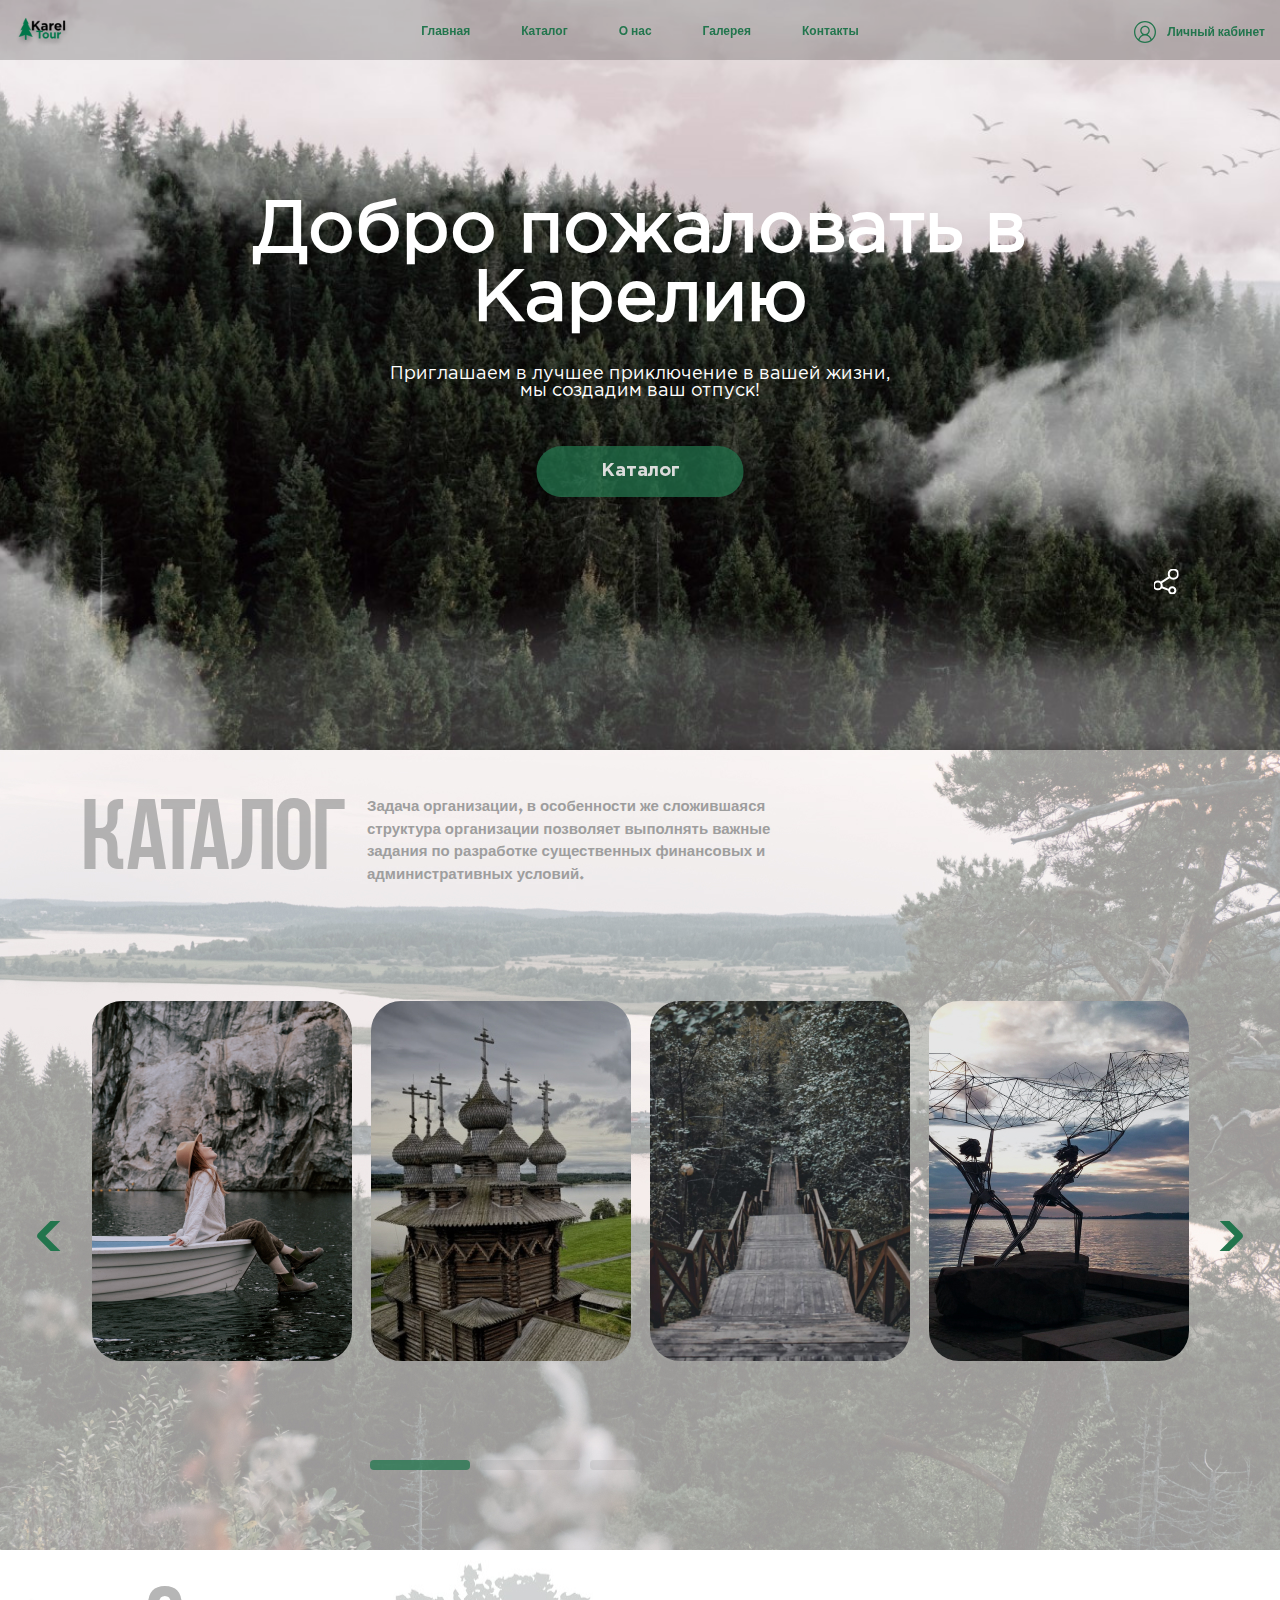
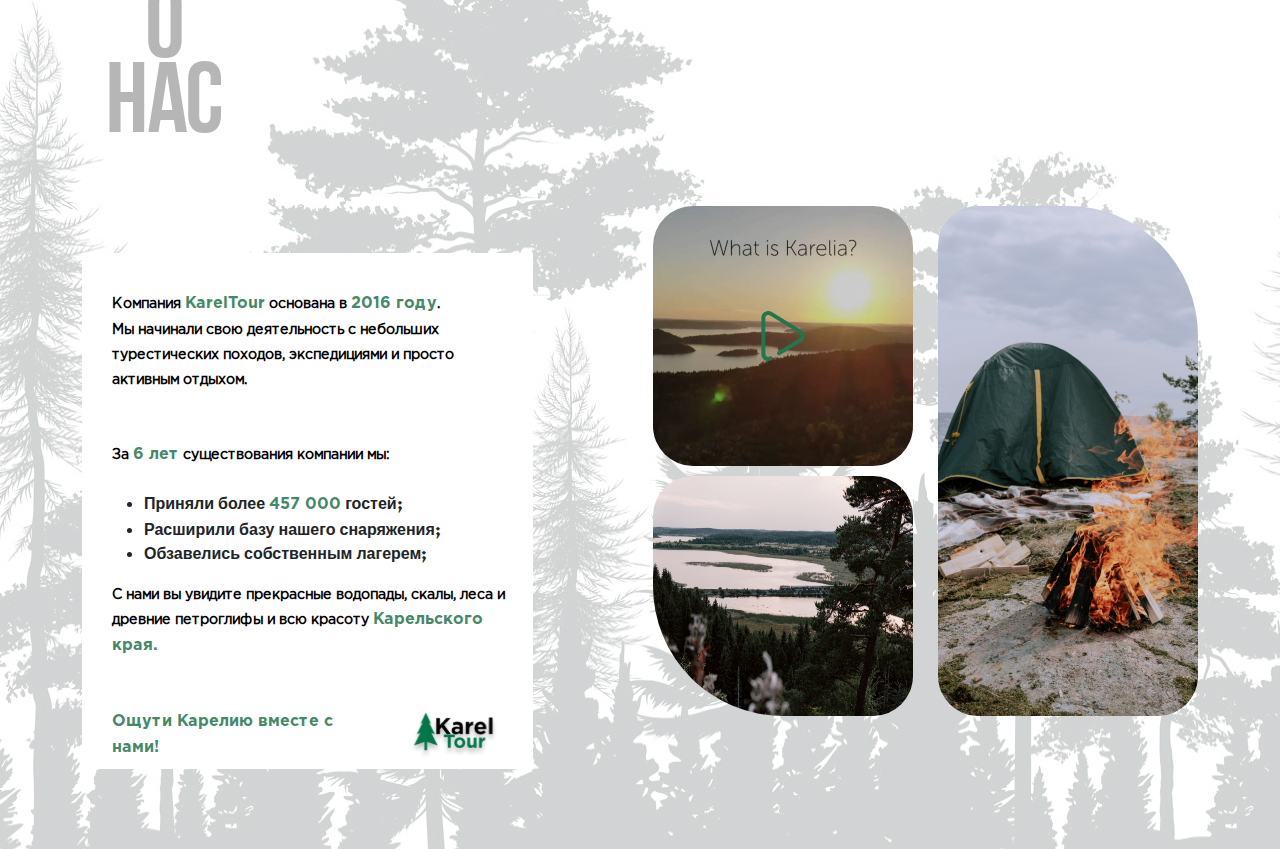
==== src/index.html @ 1a366e35 "Dip" ====
<!DOCTYPE html>
<html lang="en">

<head>
	<meta charset="UTF-8">
	<meta name="viewport" content="width=device-width, initial-scale=1.0">
	<title>Добро пожаловать в Калерию</title>
	<link rel="stylesheet" href="css/bootstrap.css">
	<link rel="stylesheet" href="css/style.css">
	<link rel="stylesheet" href="css/sliderSet.css">
	<link rel="stylesheet" href="css/magnific-popup.css">
</head>

<body>
	<!-- Главная -->
	<main class="main">
		<div class="container">
			<header class="header scroll">
				<div class="row align-items-center">

					<div class="col-xl-1 col-lg-2 col-md-2 col-sm-2 ">
						<div class="logo">
							<img src="img/Header/Logo 1.svg" alt="KarelTour">
						</div>
					</div>


					<div class="col-xl-6 offset-xl-2 col-lg-6 offset-lg-1 col-md-8 col-sm-7 ">
						<div class="menu">
							<a class="menu-main" href="">Главная</a>
							<a class="menu-katalog" href="">Каталог</a>
							<a class="menu-about" href="">О нас</a>
							<a class="menu-galery" href="">Галерея</a>
							<a class="menu-contact" href="">Контакты</a>
						</div>
					</div>


					<div class="col-xl-2 offset-xl-1 col-lg-3 col-md-2 col-sm-3 ">
						<button class="header-btn">
							<img class="icon-header-btn" src="img/Header/user 1.svg" alt="Личный кабинет">
							<p class="name-header-btn">Личный кабинет</p>
						</button>
					</div>
				</div>
			</header>


			<div class="main-content">
				<div class="row ">
					<div class="col-md-10 offset-md-1 ">
						<div class="main-title">
							<h1>Добро пожаловать в Карелию</h1>
							<p class="main-subtitle">Приглашаем в лучшее приключение в вашей жизни,<br> мы создадим ваш отпуск!
							</p>
							<button class="main-btn">
								Каталог
							</button>
						</div>
					</div>
				</div>
			</div>

			<!-- Соц сети -->
			<div class="main-links">
				<div class="box">
					<input type="checkbox" name="" id="checkbox">
					<div class="messengers">
						<a href="#">
							<div class="menuItems">
								<i class="messengers-vk">
									<img src="img/SocialSites/mainLogoVk.svg" alt="">
								</i>
							</div>
						</a>
						<a href="#">
							<div class="menuItems">
								<i class="messengers-telegram">
									<img src="img/SocialSites/mainLogoTelegram.svg" alt="">
								</i>

							</div>
						</a>
						<a href="#">
							<div class="menuItems">
								<i class="messengers-inst">
									<img src="img/SocialSites/mainLogoInst.svg" alt="">
								</i>
							</div>
						</a>
					</div>
				</div>
			</div>
		</div>

	</main>
	<!-- Каталог блок -->
	<section class="katalog-block">
		<div class="container">
			<div class="katalog-header">
				<div class="row align-items-center">
					<div class="col-lg-3">
						<h1 class="katalog-title">Каталог</h1>
					</div>
					<div class="col-lg-5">
						<p class="katalog-subtitle">Задача организации, в особенности же сложившаяся структура организации
							позволяет выполнять важные задания по разработке существенных финансовых и административных
							условий. </p>
					</div>
				</div>
			</div>
			<div class="katalog">

				<div class="katalog-slider">
					<div class="katalog-img">
						<figure>
							<img src="img/Katalog/Ruskeala.jpg" alt="">
							<figcaption>Горный парк "Рускеала"</figcaption>
						</figure>
					</div>
					<button class="katalog-link" href="">
						<p class="katalog-link name link-1">"Узнать больше"</p>
					</button>
				</div>

				<div class="katalog-slider">
					<div class="katalog-img">
						<figure>
							<img src="img/Katalog/Kijhi.jpg" alt="">
							<figcaption>Остров "Кижи"</figcaption>
						</figure>
					</div>
					<button class="katalog-link" href="">
						<p class="katalog-link name link-2">"Узнать больше"</p>
					</button>
				</div>

				<div class="katalog-slider">
					<div class="katalog-img">
						<figure>
							<img src="img/Katalog/kivach.jpg" alt="">
							<figcaption>Водопад "Кивач"</figcaption>
					</div>
					</figure>
					<button class="katalog-link" href="">
						<p class="katalog-link name link-3">"Узнать больше"</p>
					</button>
				</div>


				<div class="katalog-slider">
					<div class="katalog-img">
						<figure>
							<img src="img/Katalog/nabPtz.jpg" alt="">
							<figcaption>Набережная г.Петрозаводск</figcaption>
						</figure>
					</div>
					<button class="katalog-link" href="">
						<p class="katalog-link name link-4">"Узнать больше"</p>
					</button>
				</div>


				<div class="katalog-slider">
					<div class="katalog-img">
						<figure>
							<img src="img/Katalog/whiteB.jpg" alt="">
							<figcaption>Водопад "Белые мосты</figcaption>
						</figure>
					</div>
					<button class="katalog-link" href="">
						<p class="katalog-link name link-5">"Узнать больше"</p>
					</button>
				</div>

			</div>
	</section>




	<!-- О нас -->
	<section class="about">
		<div class="container">

			<div class="about-header">
				<div class="row align-items-center">
					<div class="col-lg-2 ofset-lg-10">
						<h1 class="about-title">О нас</h1>
					</div>
				</div>
			</div>

			<div class="row align-items-center">
				<div class="col-lg-5">
					<div class="about-block">
						<p class="about-txt">Компания <span>KarelTour</span> основана в <span>2016 году</span>. <br>Мы
							начинали свою деятельность с небольших турестических походов, экспедициями и просто активным
							отдыхом. <br><br><br>За <span>6 лет</span> существования компании мы:</p>
						<br><br>
						<ul class="about-list">
							<li>Приняли более <span>457 000</span> гостей;</li>
							<li>Расширили базу нашего снаряжения;</li>
							<li>Обзавелись собственным лагерем;</li>
						</ul>
						<p class="about-txt">С нами вы увидите прекрасные водопады, скалы, леса и древние петроглифы и всю
							красоту <span>Карельского края.</span><br><br><br></p>
						<div class="row">
							<div class="col-lg-7">
								<p class="about-txt"><span>Ощути Карелию вместе с нами!</span></p>
							</div>
							<div class="col-lg-5">
								<div class="about-logo">
									<img src="img/Header/Logo 1.svg" alt="">
								</div>
							</div>
						</div>
					</div>
				</div>
				<div class="offset-lg-1 col-xl-6 col-lg-6 col-xl-md">
					<div class="img-block">
						<div class="row">
							<div class="col-lg-6">
								<div class="first-block">
									<div class="video-img">
										<img class="video-poster" src="img/VidoPost/first.jpg" alt="">

										<button class="play" href="">
											<img class="play-img" src="img/VidoPost/play 1.svg" alt="">
										</button>
									</div>
								</div>
								<div class="second-block">
									<img class="second-poster" src="img/VidoPost/second.jpg" alt="">
								</div>
							</div>

							<div class="col-xl-6 col-lg-6 col-md-6">
								<div class="third-block">
									<img class="third-poster" src="img/VidoPost/third.jpg" alt="">
                           
								</div>
							</div>
						</div>
					</div>
				</div>
			</div>
		</div>
	</section>






	<!-- 						<video class="first-video">
										<source src="img/Video/first.webm" type="video/webm">
										<source src="img/Video/first.mp4" type="video/mp4">
									</video>
 -->
	<!-- Модальные окна -->
	<!-- Узнать больше -->
	<div class="popup popup-1">
		<div class="popup-dialog">
			<button class="popup-close close-1">&#10006;</button>
			<div class="row">
				<div class="col-xl-5 col-lg-6 ofset-md-2 col-md-8 ofset-md-2 col-sm-12 ">
					<div class="popup-content">
						<img src="img/Katalog/Ruskeala.jpg" alt="">
					</div>
				</div>
				<div class="col-xl-7 col-lg-6 col-md-12 col-sm-12 ">
					<div class="popup-header">
						<h4>Горный Парк "Рускеала"</h4>
						<p>Lorem ipsum dolor, sit amet consectetur adipisicing elit. Magnam nemo rerum laudantium maiores sit,
							itaque, quibusdam mollitia corrupti doloribus sunt magni eum necessitatibus reprehenderit aperiam
							dolor velit porro laborum dolorum.</p>
						<button class="popup-btn">
							Забронировать
						</button>
					</div>
				</div>
			</div>
		</div>
	</div>

	<div class="popup popup-2">
		<div class="popup-dialog">
			<button class="popup-close close-2">&#10006;</button>
			<div class="row">
				<div class="col-xl-5 col-lg-6 ofset-md-2 col-md-8 ofset-md-2 col-sm-12 ">
					<div class="popup-content">
						<img src="img/Katalog/Kijhi.jpg" alt="">
					</div>
				</div>
				<div class="col-xl-7 col-lg-6 col-md-12 col-sm-12 ">
					<div class="popup-header">
						<h4>Остров "Кижи"</h4>
						<p>Lorem ipsum dolor, sit amet consectetur adipisicing elit. Magnam nemo rerum laudantium maiores sit,
							itaque, quibusdam mollitia corrupti doloribus sunt magni eum necessitatibus reprehenderit aperiam
							dolor velit porro laborum dolorum.</p>
						<button class="popup-btn">
							Забронировать
						</button>
					</div>
				</div>
			</div>
		</div>
	</div>

	<div class="popup popup-3">
		<div class="popup-dialog">
			<button class="popup-close close-3">&#10006;</button>
			<div class="row">
				<div class="col-xl-5 col-lg-6 ofset-md-2 col-md-8 ofset-md-2 col-sm-12 ">
					<div class="popup-content">
						<img src="img/Katalog/kivach.jpg" alt="">
					</div>
				</div>
				<div class="col-xl-7 col-lg-6 col-md-12 col-sm-12">
					<div class="popup-header">
						<h4>Водопад "Кивач"</h4>
						<p>Lorem ipsum dolor, sit amet consectetur adipisicing elit. Magnam nemo rerum laudantium maiores sit,
							itaque, quibusdam mollitia corrupti doloribus sunt magni eum necessitatibus reprehenderit aperiam
							dolor velit porro laborum dolorum.</p>
						<button class="popup-btn">
							Забронировать
						</button>
					</div>
				</div>
			</div>
		</div>
	</div>

	<div class="popup popup-4">
		<div class="popup-dialog">
			<button class="popup-close close-4">&#10006;</button>
			<div class="row">
				<div class="col-xl-5 col-lg-6 ofset-md-2 col-md-8 ofset-md-2 col-sm-12 ">
					<div class="popup-content">
						<button class="popup-close"></button>
						<img src="img/Katalog/nabPtz.jpg" alt="">
					</div>
				</div>
				<div class="col-xl-7 col-lg-6 col-md-12 col-sm-12  ">
					<div class="popup-header">
						<h4>Набережная г.Петрозаводск</h4>
						<p>Lorem ipsum dolor, sit amet consectetur adipisicing elit. Magnam nemo rerum laudantium maiores sit,
							itaque, quibusdam mollitia corrupti doloribus sunt magni eum necessitatibus reprehenderit aperiam
							dolor velit porro laborum dolorum.</p>
						<button class="popup-btn">
							Забронировать
						</button>
					</div>
				</div>
			</div>
		</div>
	</div>

	<div class="popup popup-5">
		<div class="popup-dialog">
			<button class="popup-close close-5">&#10006;</button>
			<div class="row">
				<div class="col-xl-5 col-lg-6 ofset-md-2 col-md-8 ofset-md-2 col-sm-12 ">
					<div class="popup-content">
						<button class="popup-close"></button>
						<img src="img/Katalog/whiteB.jpg" alt="">
					</div>
				</div>
				<div class="col-xl-7 col-lg-6 col-md-12 col-sm-12 ">
					<div class="popup-header">
						<h4>Водопад "Белые мосты"</h4>
						<p>Lorem ipsum dolor, sit amet consectetur adipisicing elit. Magnam nemo rerum laudantium maiores sit,
							itaque, quibusdam mollitia corrupti doloribus sunt magni eum necessitatibus reprehenderit aperiam
							dolor velit porro laborum dolorum.</p>
						<button class="popup-btn">
							Забронировать
						</button>
					</div>
				</div>
			</div>
		</div>
	</div>

	<div class="popup popup-6">
		<div class="popup-dialog">
			<button class="popup-close close-6">&#10006;</button>
			<div class="row">
				<div class="col-xl-5 col-lg-6 ofset-md-2 col-md-8 ofset-md-2 col-sm-12 ">
					<div class="popup-content">
						<img src="img/Katalog/Girvas.jpg" alt="">
					</div>
				</div>
				<div class="col-xl-7 col-lg-6 col-md-12 col-sm-12 ">
					<div class="popup-header">
						<h4>Вулкан "Гирвас"</h4>
						<p>Lorem ipsum dolor, sit amet consectetur adipisicing elit. Magnam nemo rerum laudantium maiores sit,
							itaque, quibusdam mollitia corrupti doloribus sunt magni eum necessitatibus reprehenderit aperiam
							dolor velit porro laborum dolorum.</p>
						<button class="popup-btn">
							Забронировать
						</button>
					</div>
				</div>
			</div>
		</div>
	</div>

	<script src="https://code.jquery.com/jquery-2.2.4.min.js"></script>

	<!-- Cтили слайдер -->
	<link rel="stylesheet" href="slick/slick.css">
	<link rel="stylesheet" href="slick/slick-theme.css">

	<!-- Библиотека -->
	<script src="slick/slick.min.js"></script>
	<!--Всплывающие окна  -->
	<script>
		$(document).ready(function () {

			$('.link-1').on('click', function (event) {
				event.preventDefault();
				$('.popup-1').fadeIn(700);
			});
			$('.close-1').on('click', function (event) {
				event.preventDefault();
				$('.popup-1').fadeOut(500);
			});
			/*Второе*/
			$('.link-2').on('click', function (event) {
				event.preventDefault();
				$('.popup-2').fadeIn(700);
			});
			$('.close-2').on('click', function (event) {
				event.preventDefault();
				$('.popup-2').fadeOut(500);
			});
			/*Третье*/
			$('.link-3').on('click', function (event) {
				event.preventDefault();
				$('.popup-3').fadeIn(700);
			});
			$('.close-3').on('click', function (event) {
				event.preventDefault();
				$('.popup-3').fadeOut(500);
			});
			/*четвертое*/
			$('.link-4').on('click', function (event) {
				event.preventDefault();
				$('.popup-4').fadeIn(700);
			});
			$('.close-4').on('click', function (event) {
				event.preventDefault();
				$('.popup-4').fadeOut(500);
			});
			/*Пятое*/
			$('.link-5').on('click', function (event) {
				event.preventDefault();
				$('.popup-5').fadeIn(700);
			});
			$('.close-5').on('click', function (event) {
				event.preventDefault();
				$('.popup-5').fadeOut(500);
			});
			/*Шестое*/
			$('.link-6').on('click', function (event) {
				event.preventDefault();
				$('.popup-6').fadeIn(700);
			});
			$('.close-6').on('click', function (event) {
				event.preventDefault();
				$('.popup-6').fadeOut(500);
			});
			/*Седьмое*/

		});
	</script>

	<!-- MagnificPopup -->
	<script src="magnific-popup/jquery.magnific-popup.js"></script>
	<!-- Cлайдер -->
	<script>
		$(document).ready(function () {
			/*Первое всплавающее окно*/

			$('.katalog').slick({
				prevArrow: '<button class="prev"></button>',
				nextArrow: '<button class="next"></button>',
				dots: true,
				autoplay: false,
				autoplaySpeed: 4000,
				speed: 700,
				pauseOnHover: true,
				pauseOnDots: true,
				adaptiveHeight: true,
				useTransform: true,
				infinite: true,
				slidesToShow: 4,
				slidesToScroll: 1,
				responsive: [
					{
						breakpoint: 1200,
						settings: {
							slidesToShow: 3,
							slidesToScroll: 1
						}
					},
					{
						breakpoint: 991,
						settings: {
							slidesToShow: 2,
							slidesToScroll: 2
						}
					},
					{
						breakpoint: 768,
						settings: {
							slidesToShow: 1,
							slidesToScroll: 1
						}
					}
					// You can unslick at a given breakpoint now by adding:
					// settings: "unslick"
					// instead of a settings object
				]

			});
		});
	</script>

</body>

</html>
---- src/css/style.css ----
/*сolors*/
@font-face {
  font-family: 'ofont_ru_AABebasNeue';
  src: url('../fonts/ofont_ru_AABebasNeue.eot');
  src: url('../fonts/ofont_ru_AABebasNeue.eot') format('embedded-opentype'), url('../fonts/ofont_ru_AABebasNeue.woff2') format('woff2'), url('../fonts/ofont_ru_AABebasNeue.woff') format('woff'), url('../fonts/ofont_ru_AABebasNeue.ttf') format('truetype'), url('../fonts/ofont_ru_AABebasNeue.svg#ofont_ru_AABebasNeue') format('svg');
}
@font-face {
  font-family: 'GothamProBold';
  src: url('../fonts/GothamProBold.eot');
  src: url('../fonts/GothamProBold.eot') format('embedded-opentype'), url('../fonts/GothamProBold.woff2') format('woff2'), url('../fonts/GothamProBold.woff') format('woff'), url('../fonts/GothamProBold.ttf') format('truetype'), url('../fonts/GothamProBold.svg#GothamProBold') format('svg');
}
@font-face {
  font-family: 'GothamPro';
  src: url('../fonts/GothamPro.eot');
  src: url('../fonts/GothamPro.eot') format('embedded-opentype'), url('../fonts/GothamPro.woff2') format('woff2'), url('../fonts/GothamPro.woff') format('woff'), url('../fonts/GothamPro.ttf') format('truetype'), url('../fonts/GothamPro.svg#GothamPro') format('svg');
}
@font-face {
  font-family: 'RowdiesBold';
  src: url('../fonts/RowdiesBold.eot');
  src: url('../fonts/RowdiesBold.eot') format('embedded-opentype'), url('../fonts/RowdiesBold.woff2') format('woff2'), url('../fonts/RowdiesBold.woff') format('woff'), url('../fonts/RowdiesBold.ttf') format('truetype'), url('../fonts/RowdiesBold.svg#RowdiesBold') format('svg');
}
.main {
  background: #ffffff url(../img/background/main.bg.jpg) center center no-repeat;
  height: 750px;
  width: 100%;
  background-size: cover;
  display: -webkit-inline-box;
  display: -ms-inline-flexbox;
  display: inline-flex;
  /*Подзаголовок*/
  /*Мейнкнопка*/
}
.main-content {
  margin-top: 196px;
  /*Главный заголовок*/
}
.main-content h1 {
  font-family: 'GothamPro', sans-serif;
  font-weight: bold;
  font-size: 72px;
  line-height: 69px;
  text-align: center;
  color: #ffffff;
}
.main-subtitle {
  font-family: 'GothamPro', sans-serif;
  display: block;
  margin-top: 32px;
  font-size: 18px;
  line-height: 17px;
  text-align: center;
  color: #ffffff;
}
.main-btn {
  display: inline-block;
  color: #ffffff;
  font-family: 'GothamProBold', sans-serif;
  font-size: 18px;
  line-height: 17,23px;
  text-align: center;
  position: relative;
  left: 50%;
  -webkit-transform: translate(-50%, 0);
          transform: translate(-50%, 0);
  margin-top: 30px;
  padding: 12px 64px;
  opacity: 85%;
  border-radius: 25px;
  background: rgba(34, 117, 77, 0.85);
  border: none;
  -webkit-box-shadow: 0px 4px 4px 0px rgba(0, 0, 0, 0.25);
          box-shadow: 0px 4px 4px 0px rgba(0, 0, 0, 0.25);
}
.main-btn:hover {
  -webkit-box-shadow: 0px 0px 7px 6px rgba(34, 117, 77, 0.85);
          box-shadow: 0px 0px 7px 6px rgba(34, 117, 77, 0.85);
}
.main-btn:active {
  background: rgba(34, 117, 77, 0.6);
  color: #cacaca;
}
/*Тело*/
body {
  font-family: 'RowdiesBold', sans-serif;
  cursor: url(../img/kursor.svg), pointer;
}
/*Шапка*/
header {
  position: fixed;
  background: rgba(0, 0, 0, 0.2);
  left: 0;
  top: 0;
  width: 100%;
  z-index: 10;
}
/*Личный кабинет*/
.header-btn {
  padding-right: 15px;
  float: right;
  background-color: Transparent;
  border: none;
  outline: none;
  -webkit-transition: all 0.4s;
  transition: all 0.4s;
}
.icon-header-btn {
  display: inline-block;
}
.name-header-btn {
  color: #22754d;
  vertical-align: middle;
  margin: 0px;
  padding-left: 7px;
  display: inline-block;
  font-size: 12px;
  font-weight: bold;
}
.header-btn:hover {
  color: rgba(34, 117, 77, 0.85);
  -webkit-filter: drop-shadow(0px 4px 10px #22754d);
          filter: drop-shadow(0px 4px 10px #22754d);
}
.header-btn:active {
  color: #ffffff;
  fill: #ffffff;
}
/*Логотип*/
.logo {
  padding: 15px 15px 15px 15px;
  padding-bottom: 15px;
  -webkit-filter: drop-shadow(0px 4px 2px rgba(0, 0, 0, 0.25));
          filter: drop-shadow(0px 4px 2px rgba(0, 0, 0, 0.25));
}
/*контакты*/
.menu {
  text-align: center;
  font-size: 12px;
  font-weight: 700;
  line-height: 15px;
}
.menu-main {
  padding-right: 48px;
  color: #22754d;
  text-decoration: none;
  -webkit-transition: all 0.2s;
  transition: all 0.2s;
}
.menu-katalog {
  padding-right: 48px;
  color: #22754d;
  text-decoration: none;
  -webkit-transition: all 0.2s;
  transition: all 0.2s;
}
.menu-about {
  padding-right: 48px;
  color: #22754d;
  text-decoration: none;
  -webkit-transition: all 0.2s;
  transition: all 0.2s;
}
.menu-galery {
  padding-right: 48px;
  color: #22754d;
  text-decoration: none;
  -webkit-transition: all 0.2s;
  transition: all 0.2s;
}
.menu-contact {
  padding-right: 0px;
  color: #22754d;
  text-decoration: none;
  -webkit-transition: all 0.2s;
  transition: all 0.2s;
}
.menu a:hover {
  color: rgba(34, 117, 77, 0.85);
  text-shadow: 0px 4px 10px #22754d;
}
.menu a:active {
  color: #ffffff;
}
/*Ссылки на соц.сети*/
.main-links {
  margin-top: 50px;
  width: 100%;
  height: 70px;
  display: -webkit-box;
  display: -ms-flexbox;
  display: flex;
  -webkit-box-pack: right;
      -ms-flex-pack: right;
          justify-content: right;
  -webkit-box-align: center;
      -ms-flex-align: center;
          align-items: center;
}
.box {
  display: -webkit-box;
  display: -ms-flexbox;
  display: flex;
}
#checkbox {
  width: 65px;
  height: 65px;
  cursor: pointer;
  -webkit-appearance: none;
  outline: none;
  position: relative;
}
#checkbox:hover {
  -webkit-filter: drop-shadow(3px 5px 1px #22754d);
          filter: drop-shadow(3px 5px 1px #22754d);
}
#checkbox::before {
  padding-top: 5px;
  content: url(../img/SocialSites/Main.icon.svg);
  position: absolute;
  top: 50%;
  left: 50%;
  -webkit-transform: translate(-50%, -50%);
          transform: translate(-50%, -50%);
  -webkit-transition: all 2s;
  transition: all 2s;
}
#checkbox:checked::before {
  content: url(../img/SocialSites/mainIconClose.svg);
}
#checkbox:active {
  -webkit-filter: drop-shadow(0px 2px 3px #ffffff);
          filter: drop-shadow(0px 2px 3px #ffffff);
}
#checkbox:checked ~ .messengers {
  width: 195px;
}
.messengers {
  width: 0;
  display: -webkit-box;
  display: -ms-flexbox;
  display: flex;
  text-align: center;
  -webkit-box-align: center;
      -ms-flex-align: center;
          align-items: center;
  overflow: hidden;
  -webkit-transition: all 0.5s;
  transition: all 0.5s;
}
.messengers .messengers .menuItems {
  width: 65px;
  height: 65px;
  position: relative;
}
.messengers .messengers .menuitems:hover {
  background: rgba(255, 255, 255, 0.747);
}
.messengers-vk {
  padding: 19px;
}
.messengers-vk:hover {
  -webkit-filter: drop-shadow(3px 5px 1px #22754d);
          filter: drop-shadow(3px 5px 1px #22754d);
}
.messengers-vk:active {
  -webkit-filter: drop-shadow(0px 2px 3px #ffffff);
          filter: drop-shadow(0px 2px 3px #ffffff);
}
.messengers-telegram {
  padding: 19px;
}
.messengers-telegram:hover {
  -webkit-filter: drop-shadow(3px 5px 1px #22754d);
          filter: drop-shadow(3px 5px 1px #22754d);
}
.messengers-telegram:active {
  -webkit-filter: drop-shadow(0px 2px 3px #ffffff);
          filter: drop-shadow(0px 2px 3px #ffffff);
}
.messengers-inst {
  padding: 19px;
}
.messengers-inst:hover {
  -webkit-filter: drop-shadow(3px 5px 1px #22754d);
          filter: drop-shadow(3px 5px 1px #22754d);
}
.messengers-inst:active {
  -webkit-filter: drop-shadow(0px 2px 3px #ffffff);
          filter: drop-shadow(0px 2px 3px #ffffff);
}
/*Каталог*/
.katalog-block {
  background: url(../img/background/2main.bg.jpg) center center no-repeat;
  width: 100%;
  background-size: cover;
}
.katalog-header {
  padding-top: 45px;
}
.katalog-header .katalog-title {
  display: inline-block;
  font-family: 'ofont_ru_AABebasNeue', sans-serif;
  text-align: center;
  font-size: 100px;
  line-height: 75px;
  color: rgba(158, 158, 158, 0.75);
}
.katalog-header .katalog-subtitle {
  display: inline-block;
  vertical-align: center;
  font-size: 15px;
  font-weight: bold;
  color: #9e9e9e;
}
/*Слайдер*/
.katalog {
  margin-top: 50px;
  display: -webkit-box;
  display: -ms-flexbox;
  display: flex;
}
.katalog-slider {
  text-align: center;
  padding-top: 50px;
  margin-left: 0px;
  -webkit-transition: all 0.5s ease 0s;
  transition: all 0.5s ease 0s;
}
.katalog-img img {
  display: inline-block;
  margin: 0 auto;
}
/*Эффект при наведении*/
.katalog-slider:hover {
  -webkit-transform: translateY(-50px);
          transform: translateY(-50px);
}
.katalog-slider:hover .katalog-link .name {
  -webkit-transition: 2s;
  transition: 2s;
  opacity: 1;
}
.katalog-slider:hover figcaption {
  -webkit-transition: 2s;
  transition: 2s;
  opacity: 1;
}
/*Изображение*/
figure img {
  border-radius: 30px;
}
/*НАзвание изображения*/
figcaption {
  font-family: 'RowdiesBold', sans-serif;
  color: #22754d;
  font-size: 14px;
  font-weight: bold;
  text-align: center;
  margin-top: 5px;
  opacity: 0;
}
/*Ссылка узнать больше*/
.katalog-link {
  display: inline-block;
  position: relative;
  background-color: Transparent;
  padding: 0px 5px 5px 0px;
  width: 150px;
  text-align: center;
  border: none;
  color: #22754d;
  font-size: 12px;
  font-weight: bold;
}
/*Эффект при наведении на ссылку*/
.katalog-link .name {
  -webkit-transition: all 0.2s linear 0s;
  transition: all 0.2s linear 0s;
  opacity: 0;
}
.katalog-link .name:before {
  content: url(../img/Arrow.svg);
  position: absolute;
  display: -webkit-box;
  display: -ms-flexbox;
  display: flex;
  -webkit-box-align: center;
      -ms-flex-align: center;
          align-items: center;
  -webkit-box-pack: center;
      -ms-flex-pack: center;
          justify-content: center;
  right: 0;
  top: 0;
  opacity: 0;
  height: 100%;
  width: 40px;
  -webkit-transition: all 0.2s linear 0s;
  transition: all 0.2s linear 0s;
}
.katalog-link .name:hover {
  -webkit-filter: drop-shadow(0px 4px 10px #22754d);
          filter: drop-shadow(0px 4px 10px #22754d);
  text-indent: -25px;
}
.katalog-link .name:hover:before {
  opacity: 1;
  text-indent: 0px;
}
.katalog-link .name:active {
  color: #ffffff;
}
/*Оформление модальный окон*/
.popup {
  display: none;
  position: fixed;
  left: 0;
  top: 0;
  bottom: 0;
  right: 0;
  width: 100%;
  height: 100%;
  z-index: 9;
  background-color: rgba(0, 0, 0, 0.6);
}
.popup-dialog {
  position: fixed;
  top: 20%;
  left: 50%;
  border-radius: 30px;
  -webkit-transform: translateX(-50%);
          transform: translateX(-50%);
  -webkit-backdrop-filter: blur(10px);
          backdrop-filter: blur(10px);
}
.popup-close {
  border: none;
  background-color: transparent;
  position: absolute;
  top: 90%;
  right: 2%;
  font-size: 1.2rem;
}
.popup-close:hover {
  -webkit-filter: drop-shadow(3px 5px 1px #22754d);
          filter: drop-shadow(3px 5px 1px #22754d);
}
.popup-close:active {
  -webkit-filter: drop-shadow(0px 2px 3px #ffffff);
          filter: drop-shadow(0px 2px 3px #ffffff);
}
.popup-content img {
  float: left;
  margin-right: 5px;
  border-bottom-left-radius: 30px;
  border-top-left-radius: 30px;
}
.popup-header {
  -webkit-filter: opacity(100%);
          filter: opacity(100%);
  font-family: 'GothamProBold', sans-serif;
  color: rgba(34, 117, 77, 0.85);
  font-size: 18px;
  text-align: center;
  padding-top: 1.5rem;
}
.popup-header p {
  font-family: 'GothamPro', sans-serif;
  text-align: left;
  padding: 1.5rem;
}
.popup-btn {
  display: inline-block;
  color: #ffffff;
  font-family: 'GothamProBold', sans-serif;
  font-size: 18px;
  line-height: 17,23px;
  text-align: center;
  position: relative;
  padding: 12px 64px;
  opacity: 85%;
  border-radius: 25px;
  background: rgba(34, 117, 77, 0.85);
  border: none;
  -webkit-box-shadow: 0px 4px 4px 0px rgba(0, 0, 0, 0.25);
          box-shadow: 0px 4px 4px 0px rgba(0, 0, 0, 0.25);
}
.popup-btn:hover {
  -webkit-box-shadow: 0px 0px 7px 6px rgba(34, 117, 77, 0.85);
          box-shadow: 0px 0px 7px 6px rgba(34, 117, 77, 0.85);
}
.popup-btn:active {
  background: rgba(34, 117, 77, 0.6);
  color: #cacaca;
}
/*Секция О нас*/
.about {
  background: #ffffff url(../img/background/aboutBG.jpg) center center no-repeat;
  width: 100%;
  background-size: cover;
}
.about .about-header {
  padding-top: 45px;
}
.about .about-header .about-title {
  display: inline-block;
  font-family: 'ofont_ru_AABebasNeue', sans-serif;
  text-align: center;
  font-size: 100px;
  line-height: 75px;
  color: rgba(158, 158, 158, 0.75);
}
.about-block {
  position: relative;
  margin-top: 100px;
  background-color: white;
  padding: 37px 16px 9px 30px;
  margin-bottom: 80px;
}
.about-txt {
  display: inline;
  font-family: 'GothamPro', sans-serif;
  font-size: 14px;
  font-weight: 700;
  color: #000000;
}
.about-list {
  font-weight: bold;
}
.about-logo img {
  position: absolute;
  height: 51px;
  width: 115px;
  right: 5%;
  bottom: 2%;
  -webkit-filter: drop-shadow(0px 4px 2px rgba(0, 0, 0, 0.25));
          filter: drop-shadow(0px 4px 2px rgba(0, 0, 0, 0.25));
}
/*Оформление текста*/
span {
  font-family: 'GothamProBold', sans-serif;
  font-size: 16px;
  color: rgba(34, 117, 77, 0.85);
}
/*Видео блок*/
.img-block {
  margin-bottom: 80px;
}
.first-block {
  position: relative;
}
.video-img,
.second-block {
  text-align: center;
}
.video-poster {
  width: 260px;
  height: 260px;
  border-radius: 40px;
}
.play {
  position: absolute;
  top: 50%;
  left: 50%;
  -webkit-transform: translate(-50%, -50%);
          transform: translate(-50%, -50%);
  background-color: Transparent;
  padding: 0px;
  text-align: center;
  border: none;
}
.play-img {
  width: 50px;
  height: 50px;
  border-radius: 0px;
  cursor: pointer;
}
.play:active {
  -webkit-filter: drop-shadow(0px 2px 3px #ffffff);
          filter: drop-shadow(0px 2px 3px #ffffff);
}
.second-poster {
  border-bottom-right-radius: 40px;
  border-top-left-radius: 40px;
  border-top-right-radius: 40px;
  border-bottom-left-radius: 130px;
  margin-top: 10px;
  width: 260px;
  height: 240px;
}
.third-block {
  text-align: center;
}
.third-poster {
  border-radius: 40px;
  border-top-right-radius: 130px;
  width: 260px;
  height: 510px;
}
@media (max-width: 900px) {
  .main {
    background-position: top right;
  }
  .menu {
    text-align: auto;
  }
  .header-btn {
    padding-top: 15px;
  }
}
@media (max-width: 767px) {
  .main-title h1 {
    font-size: 60px;
  }
}
---- src/css/sliderSet.css ----
/* Слайдер */
.slick-slider {
  position: relative;
}
/* Слайдер запущен */
/* Слайдер с точками */
/* Активная точка */
.katalog .slick-dots li {
  opacity: 0.5;
  margin-top: 4px;
  margin-bottom: 80px;
  width: 100px;
  height: 10px;
  background-color: rgba(155, 155, 155, 0.5);
  border-radius: 4px;
}
.katalog .slick-dots button {
  list-style: none;
  opacity: 0;
}
.katalog .slick-dots li.slick-active {
  -webkit-transition: all 0.2s;
  transition: all 0.2s;
  opacity: 1;
  background-color: rgba(34, 117, 77, 0.75);
}
/* Ограничивающая оболочка */
.katalog .slick-list {
  overflow: hidden;
}
/* Лента слайдов */
.katalog .slick-track {
  display: -webkit-box;
  display: -ms-flexbox;
  display: flex;
  -webkit-box-align: start;
      -ms-flex-align: start;
          align-items: flex-start;
}
/* Слайд */
/* Слайд активный (показывается) */
/* Слайд основной */
/* Слайд по центру */
/* Клонированный слайд */
/* Стрелка */
.katalog .slick-arrow {
  position: absolute;
  top: 50%;
  -webkit-transform: translateY(-100%);
          transform: translateY(-100%);
  border: none;
  z-index: 99;
  width: 30px;
  height: 30px;
}
/*Левая*/
.prev {
  left: -45px;
  background: url(../img/ArrowL.svg) center no-repeat;
  background-size: 100%;
}
/*Правая*/
.next {
  right: -45px;
  background: url(../img/ArrowR.svg) center no-repeat;
  background-size: 100%;
}
/* Стрелка не активная */
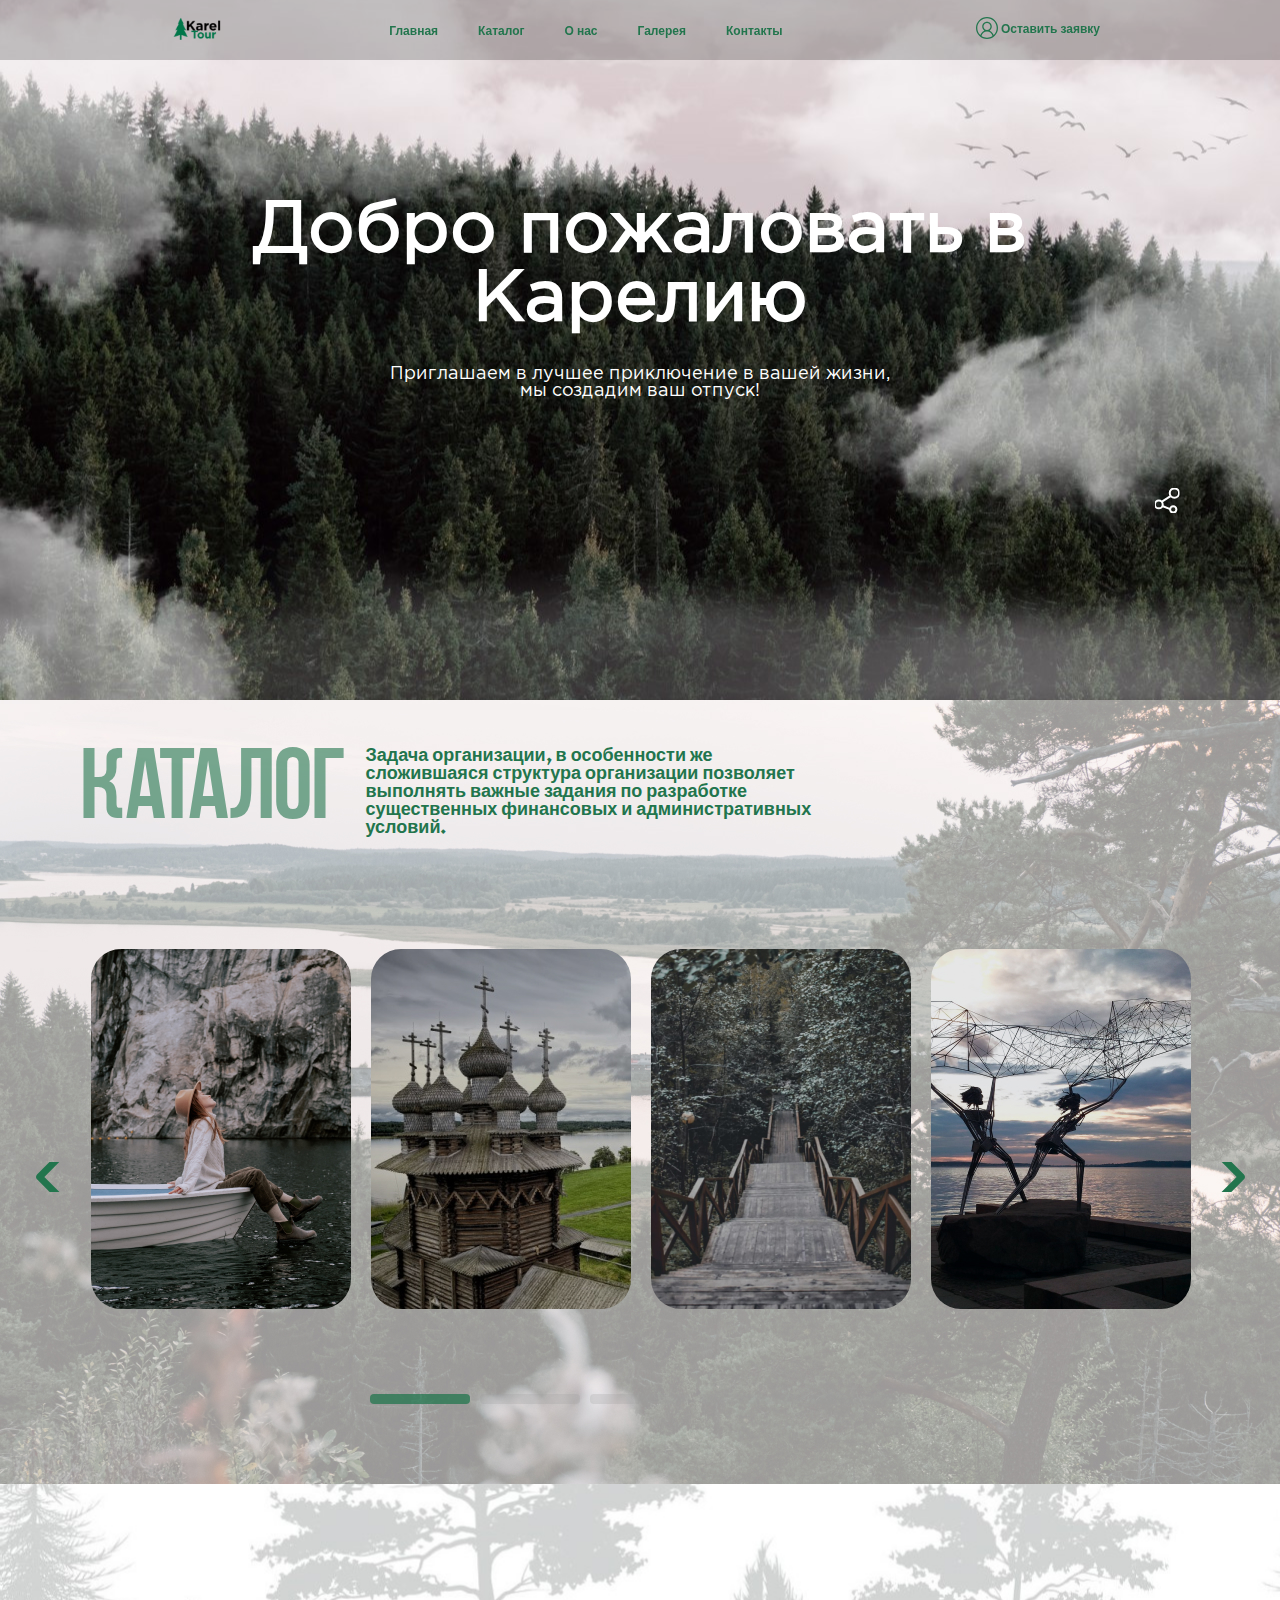
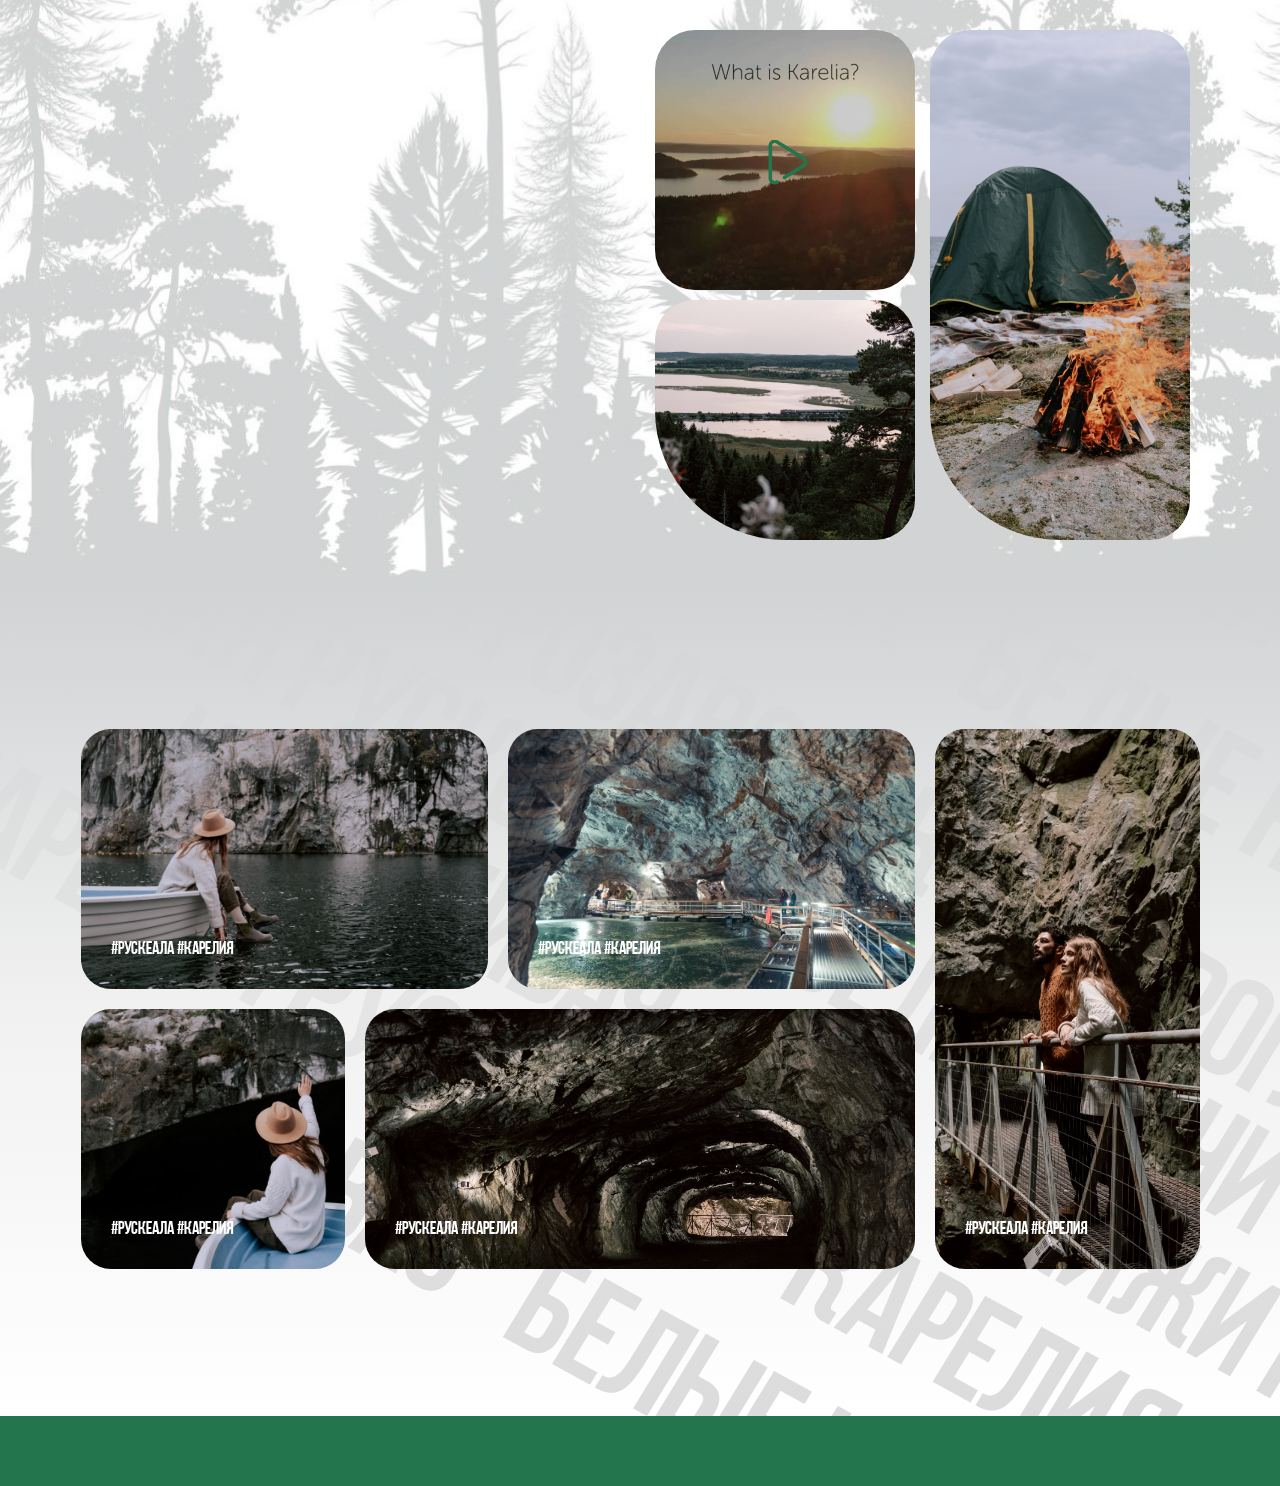
==== commit 76c78bad: "gg" ====
--- a/src/index.html
+++ b/src/index.html
@@ -2,532 +2,814 @@
 <html lang="en">
 
 <head>
-	<meta charset="UTF-8">
-	<meta name="viewport" content="width=device-width, initial-scale=1.0">
-	<title>Добро пожаловать в Калерию</title>
-	<link rel="stylesheet" href="css/bootstrap.css">
-	<link rel="stylesheet" href="css/style.css">
-	<link rel="stylesheet" href="css/sliderSet.css">
-	<link rel="stylesheet" href="css/magnific-popup.css">
+   <meta charset="UTF-8">
+   <meta name="viewport" content="width=device-width, initial-scale=1.0">
+   <meta name="keywords" content="wow.js, wow js, wowjs, JavaScript">
+   <title>Добро пожаловать в Калерию</title>
+   <link rel="stylesheet" href="/src/css/animate.min.css">
+   <link rel="stylesheet" href="css/animate.compat.css">
+   <link rel="stylesheet" href="css/bootstrap.css">
+   <link rel="stylesheet" href="css/header.css">
+   <link rel="stylesheet" href="css/style.css">
+   <link rel="stylesheet" href="css/sliderSet.css">
+   <link rel="stylesheet" href="css/galerySet.css">
+   <link rel="stylesheet" href="css/magnific-popup.css">
 </head>
 
 <body>
-	<!-- Главная -->
-	<main class="main">
-		<div class="container">
-			<header class="header scroll">
-				<div class="row align-items-center">
-
-					<div class="col-xl-1 col-lg-2 col-md-2 col-sm-2 ">
-						<div class="logo">
-							<img src="img/Header/Logo 1.svg" alt="KarelTour">
-						</div>
-					</div>
-
-
-					<div class="col-xl-6 offset-xl-2 col-lg-6 offset-lg-1 col-md-8 col-sm-7 ">
-						<div class="menu">
-							<a class="menu-main" href="">Главная</a>
-							<a class="menu-katalog" href="">Каталог</a>
-							<a class="menu-about" href="">О нас</a>
-							<a class="menu-galery" href="">Галерея</a>
-							<a class="menu-contact" href="">Контакты</a>
-						</div>
-					</div>
-
-
-					<div class="col-xl-2 offset-xl-1 col-lg-3 col-md-2 col-sm-3 ">
-						<button class="header-btn">
-							<img class="icon-header-btn" src="img/Header/user 1.svg" alt="Личный кабинет">
-							<p class="name-header-btn">Личный кабинет</p>
-						</button>
-					</div>
-				</div>
-			</header>
-
-
-			<div class="main-content">
-				<div class="row ">
-					<div class="col-md-10 offset-md-1 ">
-						<div class="main-title">
-							<h1>Добро пожаловать в Карелию</h1>
-							<p class="main-subtitle">Приглашаем в лучшее приключение в вашей жизни,<br> мы создадим ваш отпуск!
-							</p>
-							<button class="main-btn">
-								Каталог
-							</button>
-						</div>
-					</div>
-				</div>
-			</div>
-
-			<!-- Соц сети -->
-			<div class="main-links">
-				<div class="box">
-					<input type="checkbox" name="" id="checkbox">
-					<div class="messengers">
-						<a href="#">
-							<div class="menuItems">
-								<i class="messengers-vk">
-									<img src="img/SocialSites/mainLogoVk.svg" alt="">
-								</i>
-							</div>
-						</a>
-						<a href="#">
-							<div class="menuItems">
-								<i class="messengers-telegram">
-									<img src="img/SocialSites/mainLogoTelegram.svg" alt="">
-								</i>
-
-							</div>
-						</a>
-						<a href="#">
-							<div class="menuItems">
-								<i class="messengers-inst">
-									<img src="img/SocialSites/mainLogoInst.svg" alt="">
-								</i>
-							</div>
-						</a>
-					</div>
-				</div>
-			</div>
-		</div>
-
-	</main>
-	<!-- Каталог блок -->
-	<section class="katalog-block">
-		<div class="container">
-			<div class="katalog-header">
-				<div class="row align-items-center">
-					<div class="col-lg-3">
-						<h1 class="katalog-title">Каталог</h1>
-					</div>
-					<div class="col-lg-5">
-						<p class="katalog-subtitle">Задача организации, в особенности же сложившаяся структура организации
-							позволяет выполнять важные задания по разработке существенных финансовых и административных
-							условий. </p>
-					</div>
-				</div>
-			</div>
-			<div class="katalog">
-
-				<div class="katalog-slider">
-					<div class="katalog-img">
-						<figure>
-							<img src="img/Katalog/Ruskeala.jpg" alt="">
-							<figcaption>Горный парк "Рускеала"</figcaption>
-						</figure>
-					</div>
-					<button class="katalog-link" href="">
-						<p class="katalog-link name link-1">"Узнать больше"</p>
-					</button>
-				</div>
-
-				<div class="katalog-slider">
-					<div class="katalog-img">
-						<figure>
-							<img src="img/Katalog/Kijhi.jpg" alt="">
-							<figcaption>Остров "Кижи"</figcaption>
-						</figure>
-					</div>
-					<button class="katalog-link" href="">
-						<p class="katalog-link name link-2">"Узнать больше"</p>
-					</button>
-				</div>
-
-				<div class="katalog-slider">
-					<div class="katalog-img">
-						<figure>
-							<img src="img/Katalog/kivach.jpg" alt="">
-							<figcaption>Водопад "Кивач"</figcaption>
-					</div>
-					</figure>
-					<button class="katalog-link" href="">
-						<p class="katalog-link name link-3">"Узнать больше"</p>
-					</button>
-				</div>
-
-
-				<div class="katalog-slider">
-					<div class="katalog-img">
-						<figure>
-							<img src="img/Katalog/nabPtz.jpg" alt="">
-							<figcaption>Набережная г.Петрозаводск</figcaption>
-						</figure>
-					</div>
-					<button class="katalog-link" href="">
-						<p class="katalog-link name link-4">"Узнать больше"</p>
-					</button>
-				</div>
-
-
-				<div class="katalog-slider">
-					<div class="katalog-img">
-						<figure>
-							<img src="img/Katalog/whiteB.jpg" alt="">
-							<figcaption>Водопад "Белые мосты</figcaption>
-						</figure>
-					</div>
-					<button class="katalog-link" href="">
-						<p class="katalog-link name link-5">"Узнать больше"</p>
-					</button>
-				</div>
-
-			</div>
-	</section>
-
-
-
-
-	<!-- О нас -->
-	<section class="about">
-		<div class="container">
-
-			<div class="about-header">
-				<div class="row align-items-center">
-					<div class="col-lg-2 ofset-lg-10">
-						<h1 class="about-title">О нас</h1>
-					</div>
-				</div>
-			</div>
-
-			<div class="row align-items-center">
-				<div class="col-lg-5">
-					<div class="about-block">
-						<p class="about-txt">Компания <span>KarelTour</span> основана в <span>2016 году</span>. <br>Мы
-							начинали свою деятельность с небольших турестических походов, экспедициями и просто активным
-							отдыхом. <br><br><br>За <span>6 лет</span> существования компании мы:</p>
-						<br><br>
-						<ul class="about-list">
-							<li>Приняли более <span>457 000</span> гостей;</li>
-							<li>Расширили базу нашего снаряжения;</li>
-							<li>Обзавелись собственным лагерем;</li>
-						</ul>
-						<p class="about-txt">С нами вы увидите прекрасные водопады, скалы, леса и древние петроглифы и всю
-							красоту <span>Карельского края.</span><br><br><br></p>
-						<div class="row">
-							<div class="col-lg-7">
-								<p class="about-txt"><span>Ощути Карелию вместе с нами!</span></p>
-							</div>
-							<div class="col-lg-5">
-								<div class="about-logo">
-									<img src="img/Header/Logo 1.svg" alt="">
-								</div>
-							</div>
-						</div>
-					</div>
-				</div>
-				<div class="offset-lg-1 col-xl-6 col-lg-6 col-xl-md">
-					<div class="img-block">
-						<div class="row">
-							<div class="col-lg-6">
-								<div class="first-block">
-									<div class="video-img">
-										<img class="video-poster" src="img/VidoPost/first.jpg" alt="">
-
-										<button class="play" href="">
-											<img class="play-img" src="img/VidoPost/play 1.svg" alt="">
-										</button>
-									</div>
-								</div>
-								<div class="second-block">
-									<img class="second-poster" src="img/VidoPost/second.jpg" alt="">
-								</div>
-							</div>
-
-							<div class="col-xl-6 col-lg-6 col-md-6">
-								<div class="third-block">
-									<img class="third-poster" src="img/VidoPost/third.jpg" alt="">
-                           
-								</div>
-							</div>
-						</div>
-					</div>
-				</div>
-			</div>
-		</div>
-	</section>
-
-
-
-
-
-
-	<!-- 						<video class="first-video">
-										<source src="img/Video/first.webm" type="video/webm">
-										<source src="img/Video/first.mp4" type="video/mp4">
-									</video>
- -->
-	<!-- Модальные окна -->
-	<!-- Узнать больше -->
-	<div class="popup popup-1">
-		<div class="popup-dialog">
-			<button class="popup-close close-1">&#10006;</button>
-			<div class="row">
-				<div class="col-xl-5 col-lg-6 ofset-md-2 col-md-8 ofset-md-2 col-sm-12 ">
-					<div class="popup-content">
-						<img src="img/Katalog/Ruskeala.jpg" alt="">
-					</div>
-				</div>
-				<div class="col-xl-7 col-lg-6 col-md-12 col-sm-12 ">
-					<div class="popup-header">
-						<h4>Горный Парк "Рускеала"</h4>
-						<p>Lorem ipsum dolor, sit amet consectetur adipisicing elit. Magnam nemo rerum laudantium maiores sit,
-							itaque, quibusdam mollitia corrupti doloribus sunt magni eum necessitatibus reprehenderit aperiam
-							dolor velit porro laborum dolorum.</p>
-						<button class="popup-btn">
-							Забронировать
-						</button>
-					</div>
-				</div>
-			</div>
-		</div>
-	</div>
-
-	<div class="popup popup-2">
-		<div class="popup-dialog">
-			<button class="popup-close close-2">&#10006;</button>
-			<div class="row">
-				<div class="col-xl-5 col-lg-6 ofset-md-2 col-md-8 ofset-md-2 col-sm-12 ">
-					<div class="popup-content">
-						<img src="img/Katalog/Kijhi.jpg" alt="">
-					</div>
-				</div>
-				<div class="col-xl-7 col-lg-6 col-md-12 col-sm-12 ">
-					<div class="popup-header">
-						<h4>Остров "Кижи"</h4>
-						<p>Lorem ipsum dolor, sit amet consectetur adipisicing elit. Magnam nemo rerum laudantium maiores sit,
-							itaque, quibusdam mollitia corrupti doloribus sunt magni eum necessitatibus reprehenderit aperiam
-							dolor velit porro laborum dolorum.</p>
-						<button class="popup-btn">
-							Забронировать
-						</button>
-					</div>
-				</div>
-			</div>
-		</div>
-	</div>
-
-	<div class="popup popup-3">
-		<div class="popup-dialog">
-			<button class="popup-close close-3">&#10006;</button>
-			<div class="row">
-				<div class="col-xl-5 col-lg-6 ofset-md-2 col-md-8 ofset-md-2 col-sm-12 ">
-					<div class="popup-content">
-						<img src="img/Katalog/kivach.jpg" alt="">
-					</div>
-				</div>
-				<div class="col-xl-7 col-lg-6 col-md-12 col-sm-12">
-					<div class="popup-header">
-						<h4>Водопад "Кивач"</h4>
-						<p>Lorem ipsum dolor, sit amet consectetur adipisicing elit. Magnam nemo rerum laudantium maiores sit,
-							itaque, quibusdam mollitia corrupti doloribus sunt magni eum necessitatibus reprehenderit aperiam
-							dolor velit porro laborum dolorum.</p>
-						<button class="popup-btn">
-							Забронировать
-						</button>
-					</div>
-				</div>
-			</div>
-		</div>
-	</div>
-
-	<div class="popup popup-4">
-		<div class="popup-dialog">
-			<button class="popup-close close-4">&#10006;</button>
-			<div class="row">
-				<div class="col-xl-5 col-lg-6 ofset-md-2 col-md-8 ofset-md-2 col-sm-12 ">
-					<div class="popup-content">
-						<button class="popup-close"></button>
-						<img src="img/Katalog/nabPtz.jpg" alt="">
-					</div>
-				</div>
-				<div class="col-xl-7 col-lg-6 col-md-12 col-sm-12  ">
-					<div class="popup-header">
-						<h4>Набережная г.Петрозаводск</h4>
-						<p>Lorem ipsum dolor, sit amet consectetur adipisicing elit. Magnam nemo rerum laudantium maiores sit,
-							itaque, quibusdam mollitia corrupti doloribus sunt magni eum necessitatibus reprehenderit aperiam
-							dolor velit porro laborum dolorum.</p>
-						<button class="popup-btn">
-							Забронировать
-						</button>
-					</div>
-				</div>
-			</div>
-		</div>
-	</div>
-
-	<div class="popup popup-5">
-		<div class="popup-dialog">
-			<button class="popup-close close-5">&#10006;</button>
-			<div class="row">
-				<div class="col-xl-5 col-lg-6 ofset-md-2 col-md-8 ofset-md-2 col-sm-12 ">
-					<div class="popup-content">
-						<button class="popup-close"></button>
-						<img src="img/Katalog/whiteB.jpg" alt="">
-					</div>
-				</div>
-				<div class="col-xl-7 col-lg-6 col-md-12 col-sm-12 ">
-					<div class="popup-header">
-						<h4>Водопад "Белые мосты"</h4>
-						<p>Lorem ipsum dolor, sit amet consectetur adipisicing elit. Magnam nemo rerum laudantium maiores sit,
-							itaque, quibusdam mollitia corrupti doloribus sunt magni eum necessitatibus reprehenderit aperiam
-							dolor velit porro laborum dolorum.</p>
-						<button class="popup-btn">
-							Забронировать
-						</button>
-					</div>
-				</div>
-			</div>
-		</div>
-	</div>
-
-	<div class="popup popup-6">
-		<div class="popup-dialog">
-			<button class="popup-close close-6">&#10006;</button>
-			<div class="row">
-				<div class="col-xl-5 col-lg-6 ofset-md-2 col-md-8 ofset-md-2 col-sm-12 ">
-					<div class="popup-content">
-						<img src="img/Katalog/Girvas.jpg" alt="">
-					</div>
-				</div>
-				<div class="col-xl-7 col-lg-6 col-md-12 col-sm-12 ">
-					<div class="popup-header">
-						<h4>Вулкан "Гирвас"</h4>
-						<p>Lorem ipsum dolor, sit amet consectetur adipisicing elit. Magnam nemo rerum laudantium maiores sit,
-							itaque, quibusdam mollitia corrupti doloribus sunt magni eum necessitatibus reprehenderit aperiam
-							dolor velit porro laborum dolorum.</p>
-						<button class="popup-btn">
-							Забронировать
-						</button>
-					</div>
-				</div>
-			</div>
-		</div>
-	</div>
-
-	<script src="https://code.jquery.com/jquery-2.2.4.min.js"></script>
-
-	<!-- Cтили слайдер -->
-	<link rel="stylesheet" href="slick/slick.css">
-	<link rel="stylesheet" href="slick/slick-theme.css">
-
-	<!-- Библиотека -->
-	<script src="slick/slick.min.js"></script>
-	<!--Всплывающие окна  -->
-	<script>
-		$(document).ready(function () {
-
-			$('.link-1').on('click', function (event) {
-				event.preventDefault();
-				$('.popup-1').fadeIn(700);
-			});
-			$('.close-1').on('click', function (event) {
-				event.preventDefault();
-				$('.popup-1').fadeOut(500);
-			});
-			/*Второе*/
-			$('.link-2').on('click', function (event) {
-				event.preventDefault();
-				$('.popup-2').fadeIn(700);
-			});
-			$('.close-2').on('click', function (event) {
-				event.preventDefault();
-				$('.popup-2').fadeOut(500);
-			});
-			/*Третье*/
-			$('.link-3').on('click', function (event) {
-				event.preventDefault();
-				$('.popup-3').fadeIn(700);
-			});
-			$('.close-3').on('click', function (event) {
-				event.preventDefault();
-				$('.popup-3').fadeOut(500);
-			});
-			/*четвертое*/
-			$('.link-4').on('click', function (event) {
-				event.preventDefault();
-				$('.popup-4').fadeIn(700);
-			});
-			$('.close-4').on('click', function (event) {
-				event.preventDefault();
-				$('.popup-4').fadeOut(500);
-			});
-			/*Пятое*/
-			$('.link-5').on('click', function (event) {
-				event.preventDefault();
-				$('.popup-5').fadeIn(700);
-			});
-			$('.close-5').on('click', function (event) {
-				event.preventDefault();
-				$('.popup-5').fadeOut(500);
-			});
-			/*Шестое*/
-			$('.link-6').on('click', function (event) {
-				event.preventDefault();
-				$('.popup-6').fadeIn(700);
-			});
-			$('.close-6').on('click', function (event) {
-				event.preventDefault();
-				$('.popup-6').fadeOut(500);
-			});
-			/*Седьмое*/
-
-		});
-	</script>
-
-	<!-- MagnificPopup -->
-	<script src="magnific-popup/jquery.magnific-popup.js"></script>
-	<!-- Cлайдер -->
-	<script>
-		$(document).ready(function () {
-			/*Первое всплавающее окно*/
-
-			$('.katalog').slick({
-				prevArrow: '<button class="prev"></button>',
-				nextArrow: '<button class="next"></button>',
-				dots: true,
-				autoplay: false,
-				autoplaySpeed: 4000,
-				speed: 700,
-				pauseOnHover: true,
-				pauseOnDots: true,
-				adaptiveHeight: true,
-				useTransform: true,
-				infinite: true,
-				slidesToShow: 4,
-				slidesToScroll: 1,
-				responsive: [
-					{
-						breakpoint: 1200,
-						settings: {
-							slidesToShow: 3,
-							slidesToScroll: 1
-						}
-					},
-					{
-						breakpoint: 991,
-						settings: {
-							slidesToShow: 2,
-							slidesToScroll: 2
-						}
-					},
-					{
-						breakpoint: 768,
-						settings: {
-							slidesToShow: 1,
-							slidesToScroll: 1
-						}
-					}
-					// You can unslick at a given breakpoint now by adding:
-					// settings: "unslick"
-					// instead of a settings object
-				]
-
-			});
-		});
-	</script>
-
+   <!-- Главная -->
+   <main class="main">
+      <div class="container">
+         <header class="header">
+            <div class="header__container">
+               <a class="header__logo" href="">
+                  <img src="img/Header/Logo 1.svg" alt="KarelTour">
+               </a>
+
+               <div class="header__menu menu ">
+                  <nav class="menu__body">
+                     <ul class="menu__list">
+                        <li class="menu-item"><a class="menu-link" href="#main">Главная</a></li>
+                        <li class="menu-item"><a class="menu-link" href="#katalog">Каталог</a></li>
+                        <li class="menu-item"><a class="menu-link" href="#about">О нас</a></li>
+                        <li class="menu-item"><a class="menu-link" href="#galery">Галерея</a></li>
+                        <li class="menu-item"><a class="menu-link" href="#kontacts">Контакты</a></li>
+                     </ul>
+                  </nav>
+                  <div class="menu__icon">
+                     <span></span>
+                  </div>
+               </div>
+
+               <div class="header__button">
+
+                  <a class="button" href="">
+                     <img class="icon-header-btn" src="img/Header/user 1.svg" alt="Оставить заявку">
+                     <p class="button-name">Оставить заявку</p>
+                  </a>
+               </div>
+         </header>
+
+
+         <div class="main-content">
+            <div class="row ">
+               <div class="col-md-10 offset-md-1 ">
+                  <div class="">
+                     <h1 class=" wow bounce">Добро пожаловать в Карелию</h1>
+                     <p class="main-subtitle">Приглашаем в лучшее приключение в вашей жизни,<br> мы создадим ваш отпуск!
+                     </p>
+                  </div>
+               </div>
+            </div>
+         </div>
+
+         <!-- Соц сети -->
+         <div class="main-links">
+            <div class="box animate__animated wow animate__backInLeft">
+               <input type="checkbox" name="" id="checkbox">
+               <div class="messengers">
+                  <a href="#">
+                     <div class="menuItems">
+                        <i class="messengers-vk">
+                           <img src="img/SocialSites/mainLogoVk.svg" alt="">
+                        </i>
+                     </div>
+                  </a>
+                  <a href="#">
+                     <div class="menuItems">
+                        <i class="messengers-telegram">
+                           <img src="img/SocialSites/mainLogoTelegram.svg" alt="">
+                        </i>
+
+                     </div>
+                  </a>
+                  <a href="#">
+                     <div class="menuItems">
+                        <i class="messengers-inst">
+                           <img src="img/SocialSites/mainLogoInst.svg" alt="">
+                        </i>
+                     </div>
+                  </a>
+               </div>
+            </div>
+         </div>
+      </div>
+
+   </main>
+   <!-- Каталог блок -->
+   <section class="katalog-block" id="katalog">
+      <div class="container">
+         <div class="section-header">
+            <div class="row align-items-center">
+               <div class="col-xl-3 col-lg-4 col-md-5">
+                  <h1 class="section-title  wow fadeInDown">Каталог</h1>
+               </div>
+               <div class="col-xl-5 col-lg-6 col-md-7">
+                  <p class="katalog-subtitle box wow backInRight ">Задача организации, в особенности же сложившаяся
+                     структура организации
+                     позволяет выполнять важные задания по разработке существенных финансовых и административных
+                     условий. </p>
+               </div>
+            </div>
+         </div>
+         <div class="katalog">
+
+            <div class="katalog-slider">
+               <div class="katalog-img">
+                  <figure>
+                     <img class="figure-img" src="img/Katalog/Ruskeala.jpg" alt="">
+                     <figcaption>Горный парк "Рускеала"</figcaption>
+                  </figure>
+               </div>
+               <button class="katalog-link" href="">
+                  <p class="katalog-link name link-1">"Узнать больше"</p>
+               </button>
+            </div>
+
+            <div class="katalog-slider">
+               <div class="katalog-img">
+                  <figure>
+                     <img class="figure-img" src="img/Katalog/Kijhi.jpg" alt="">
+                     <figcaption>Остров "Кижи"</figcaption>
+                  </figure>
+               </div>
+               <button class="katalog-link" href="">
+                  <p class="katalog-link name link-2">"Узнать больше"</p>
+               </button>
+            </div>
+
+            <div class="katalog-slider">
+               <div class="katalog-img">
+                  <figure>
+                     <img class="figure-img" src="img/Katalog/kivach.jpg" alt="">
+                     <figcaption>Водопад "Кивач"</figcaption>
+               </div>
+               </figure>
+               <button class="katalog-link" href="">
+                  <p class="katalog-link name link-3">"Узнать больше"</p>
+               </button>
+            </div>
+
+
+            <div class="katalog-slider">
+               <div class="katalog-img">
+                  <figure>
+                     <img class="figure-img" src="img/Katalog/nabPtz.jpg" alt="">
+                     <figcaption>Набережная г.Петрозаводск</figcaption>
+                  </figure>
+               </div>
+               <button class="katalog-link" href="">
+                  <p class="katalog-link name link-4">"Узнать больше"</p>
+               </button>
+            </div>
+
+
+            <div class="katalog-slider">
+               <div class="katalog-img">
+                  <figure>
+                     <img class="figure-img" src="img/Katalog/whiteB.jpg" alt="">
+                     <figcaption>Водопад "Белые мосты</figcaption>
+                  </figure>
+               </div>
+               <button class="katalog-link" href="">
+                  <p class="katalog-link name link-5">"Узнать больше"</p>
+               </button>
+            </div>
+
+         </div>
+   </section>
+
+
+
+
+   <!-- О нас -->
+   <section class="about">
+      <div class="container">
+
+         <div class="section-header">
+            <div class="row align-items-center">
+               <div class="col-lg-2 ofset-lg-10 col-xl-2 col-xl-10 col-md-2 ofset-md-10">
+                  <h1 class="section-title  wow fadeInDown">О нас</h1>
+               </div>
+            </div>
+         </div>
+         <div class="about-content">
+            <div class="row align-items-center">
+               <div class="col-lg-5 col-md-8">
+                  <div class="about-block">
+                     <div class="about-txt wow fadeInRight">
+                        <p class="about-txt-1"> Компания <span>KarelTour</span> основана в <span>2016 году</span>.
+                           <br>Мы
+                           начинали свою деятельность с небольших турестических походов, экспедициями и просто активным
+                           отдыхом. <br><br>За <span>6 лет</span> существования компании мы:
+                        </p>
+
+                        <ul class=" about-list">
+                           <li>Приняли более <span>457 000</span> гостей;</li>
+                           <li>Расширили базу нашего снаряжения;</li>
+                           <li>Обзавелись собственным лагерем;</li>
+                        </ul>
+                        <p class="about-txt-2">С нами вы увидите прекрасные водопады, скалы, леса и древние петроглифы и
+                           всю
+                           красоту <span>Карельского края.</span></p>
+                        <p class="about-txt-3"><span>Ощути Карелию вместе с нами!</span></p>
+                        <div class="about-logo">
+                           <img class="logotip" src="img/Header/Logo 1.svg" alt="">
+                        </div>
+                     </div>
+                  </div>
+               </div>
+               <div class="offset-lg-1 col-xl-6 col-lg-6">
+                  <div class="img-content">
+                     <div class="img-block">
+                        <figure class="img__item-1 img__item--1">
+                           <img class="video-poster" src="/src/img/VidoPost/first.jpg" alt="">
+                           <button class="play link-7">
+                              <img src="/src/img/VidoPost/play 1.svg" alt="">
+                           </button>
+                        </figure>
+                        <figure class="img__item img__item--2">
+                           <img class="second-poster" src="/src/img/VidoPost/third.jpg" alt="">
+                        </figure>
+                        <figure class="img__item img__item--3">
+                           <img class="third-poster" src="/src/img/VidoPost/second.jpg" alt="">
+                        </figure>
+                     </div>
+                  </div>
+               </div>
+            </div>
+         </div>
+      </div>
+   </section>
+
+   <section class="content">
+      <div class="container">
+         <div class="section-header">
+            <div class="row align-items-center">
+               <div class="col-lg-2 ofset-lg-10 col-xl-2 col-xl-10 col-md-2 ofset-md-10">
+                  <h1 class="section-title wow fadeInDown">Галерея</h1>
+               </div>
+            </div>
+         </div>
+         <section class="content__galery galery">
+            <div class="galery-slider">
+               <div class="galery__items">
+
+                  <div class="galery__item galery__item_big_1">
+                     <a href="/src/img/Galery/01.jpg"> <img src="/src/img/Galery/01.jpg" alt=""></a>
+                     <div class="text-block">
+                        <h4>#Рускеала #Карелия</h4>
+                     </div>
+                  </div>
+
+                  <div class="galery__item galery__item_big_2">
+                     <a href="/src/img/Galery/03.jpg"><img src="/src/img/Galery/03.jpg" alt=""></a>
+                     <div class="text-block">
+                        <h4>#Рускеала #Карелия</h4>
+                     </div>
+                  </div>
+
+                  <div class="galery__item galery__item_big_3">
+                     <a href="/src/img/Galery/07.jpg"><img src="/src/img/Galery/07.jpg" alt=""></a>
+                     <div class="text-block">
+                        <h4>#Рускеала #Карелия</h4>
+                     </div>
+                  </div>
+
+                  <div class="galery__item galery__item_big_4">
+                     <a href="/src/img/Galery/05.jpg"><img src="/src/img/Galery/05.jpg" alt=""></a>
+                     <div class="text-block">
+                        <h4>#Рускеала #Карелия</h4>
+                     </div>
+                  </div>
+
+                  <div class="galery__item galery__item_big_5">
+                     <a href="/src/img/Galery/06.jpg"><img src="/src/img/Galery/06.jpg" alt=""></a>
+                     <div class="text-block">
+                        <h4>#Рускеала #Карелия</h4>
+                     </div>
+                  </div>
+               </div>
+            </div>
+
+            <div class="galery-slider">
+               <div class="galery__items">
+
+                  <div class="galery__item galery__item_big_1">
+                     <a href="/src/img/Galery/01.jpg"> <img src="/src/img/Galery/01.jpg" alt=""></a>
+                     <div class="text-block">
+                        <h4>#Рускеала #Карелия</h4>
+                     </div>
+                  </div>
+
+                  <div class="galery__item galery__item_big_2">
+                     <a href="/src/img/Galery/03.jpg"><img src="/src/img/Galery/03.jpg" alt=""></a>
+                     <div class="text-block">
+                        <h4>#Рускеала #Карелия</h4>
+                     </div>
+                  </div>
+
+                  <div class="galery__item galery__item_big_3">
+                     <a href="/src/img/Galery/07.jpg"><img src="/src/img/Galery/07.jpg" alt=""></a>
+                     <div class="text-block">
+                        <h4>#Рускеала #Карелия</h4>
+                     </div>
+                  </div>
+
+                  <div class="galery__item galery__item_big_4">
+                     <a href="/src/img/Galery/05.jpg"><img src="/src/img/Galery/05.jpg" alt=""></a>
+                     <div class="text-block">
+                        <h4>#Рускеала #Карелия</h4>
+                     </div>
+                  </div>
+
+                  <div class="galery__item galery__item_big_5">
+                     <a href="/src/img/Galery/06.jpg"><img src="/src/img/Galery/06.jpg" alt=""></a>
+                     <div class="text-block">
+                        <h4>#Рускеала #Карелия</h4>
+                     </div>
+                  </div>
+               </div>
+            </div>
+
+            <div class="galery-slider">
+               <div class="galery__items">
+
+                  <div class="galery__item galery__item_big_1">
+                     <a href="/src/img/Galery/01.jpg"> <img src="/src/img/Galery/01.jpg" alt=""></a>
+                     <div class="text-block">
+                        <h4>#Рускеала #Карелия</h4>
+                     </div>
+                  </div>
+
+                  <div class="galery__item galery__item_big_2">
+                     <a href="/src/img/Galery/03.jpg"><img src="/src/img/Galery/03.jpg" alt=""></a>
+                     <div class="text-block">
+                        <h4>#Рускеала #Карелия</h4>
+                     </div>
+                  </div>
+
+                  <div class="galery__item galery__item_big_3">
+                     <a href="/src/img/Galery/07.jpg"><img src="/src/img/Galery/07.jpg" alt=""></a>
+                     <div class="text-block">
+                        <h4>#Рускеала #Карелия</h4>
+                     </div>
+                  </div>
+
+                  <div class="galery__item galery__item_big_4">
+                     <a href="/src/img/Galery/05.jpg"><img src="/src/img/Galery/05.jpg" alt=""></a>
+                     <div class="text-block">
+                        <h4>#Рускеала #Карелия</h4>
+                     </div>
+                  </div>
+
+                  <div class="galery__item galery__item_big_5">
+                     <a href="/src/img/Galery/06.jpg"><img src="/src/img/Galery/06.jpg" alt=""></a>
+                     <div class="text-block">
+                        <h4>#Рускеала #Карелия</h4>
+                     </div>
+                  </div>
+               </div>
+            </div>
+
+
+         </section>
+      </div>
+      <div class="container">
+         <div class="section-header">
+            <div class="row">
+               <div class="col-lg-4 ofset-lg-8  col-md-4 ofset-md-8">
+                  <h1 class="section-title wow fadeInDown">Контакты</h1>
+               </div>
+
+            </div>
+         </div>
+
+
+      </div>
+
+   </section>
+   <footer class="footer">
+
+
+
+      <div class="footer-links">
+         <div class="box wow backInLeft">
+            <input type="checkbox" name="" id="checkbox">
+            <div class="messengers">
+               <a href="#">
+                  <div class="menuItems">
+                     <i class="messengers-vk">
+                        <img src="img/SocialSites/mainLogoVk.svg" alt="">
+                     </i>
+                  </div>
+               </a>
+               <a href="#">
+                  <div class="menuItems">
+                     <i class="messengers-telegram">
+                        <img src="img/SocialSites/mainLogoTelegram.svg" alt="">
+                     </i>
+
+                  </div>
+               </a>
+               <a href="#">
+                  <div class="menuItems">
+                     <i class="messengers-inst">
+                        <img src="img/SocialSites/mainLogoInst.svg" alt="">
+                     </i>
+                  </div>
+               </a>
+            </div>
+         </div>
+      </div>
+      </div>
+   </footer>
+
+
+
+
+
+   <!-- Модальные окна -->
+   <!-- Узнать больше -->
+   <div class="popup popup-1">
+      <div class="popup-dialog">
+         <button class="popup-close close-1">&#10006;</button>
+         <div class="row">
+            <div class="col-xl-5 col-lg-6 ofset-md-2 col-md-8 ofset-md-2 col-sm-12 ">
+               <div class="popup-content">
+                  <img src="img/Katalog/Ruskeala.jpg" alt="">
+               </div>
+            </div>
+            <div class="col-xl-7 col-lg-6 col-md-12 col-sm-12 ">
+               <div class="popup-header">
+                  <h4>Горный Парк "Рускеала"</h4>
+                  <p>Горный парк "Рускеала" – уникальная достопримечательность Карелии! Живописные мраморные скалы
+                     отражаются в зеленоватой глади чистейших озёр! Рускеала - символ возрождения карельской земли,
+                     символ гармонии человека и природы! Рускеала – жемчужина Северного Приладожья!</p>
+               </div>
+            </div>
+         </div>
+      </div>
+   </div>
+
+   <div class="popup popup-2">
+      <div class="popup-dialog">
+         <button class="popup-close close-2">&#10006;</button>
+         <div class="row">
+            <div class="col-xl-5 col-lg-6 ofset-md-2 col-md-8 ofset-md-2 col-sm-12 ">
+               <div class="popup-content">
+                  <img src="img/Katalog/Kijhi.jpg" alt="">
+               </div>
+            </div>
+            <div class="col-xl-7 col-lg-6 col-md-12 col-sm-12 ">
+               <div class="popup-header">
+                  <h4>Остров "Кижи"</h4>
+                  <p>Lorem ipsum dolor, sit amet consectetur adipisicing elit. Magnam nemo rerum laudantium maiores sit,
+                     itaque, quibusdam mollitia corrupti doloribus sunt magni eum necessitatibus reprehenderit aperiam
+                     dolor velit porro laborum dolorum.</p>
+               </div>
+            </div>
+         </div>
+      </div>
+   </div>
+
+   <div class="popup popup-3">
+      <div class="popup-dialog">
+         <button class="popup-close close-3">&#10006;</button>
+         <div class="row">
+            <div class="col-xl-5 col-lg-6 ofset-md-2 col-md-8 ofset-md-2 col-sm-12 ">
+               <div class="popup-content">
+                  <img src="img/Katalog/kivach.jpg" alt="">
+               </div>
+            </div>
+            <div class="col-xl-7 col-lg-6 col-md-12 col-sm-12">
+               <div class="popup-header">
+                  <h4>Водопад "Кивач"</h4>
+                  <p>Lorem ipsum dolor, sit amet consectetur adipisicing elit. Magnam nemo rerum laudantium maiores sit,
+                     itaque, quibusdam mollitia corrupti doloribus sunt magni eum necessitatibus reprehenderit aperiam
+                     dolor velit porro laborum dolorum.</p>
+               </div>
+            </div>
+         </div>
+      </div>
+   </div>
+
+   <div class="popup popup-4">
+      <div class="popup-dialog">
+         <button class="popup-close close-4">&#10006;</button>
+         <div class="row">
+            <div class="col-xl-5 col-lg-6 ofset-md-2 col-md-8 ofset-md-2 col-sm-12 ">
+               <div class="popup-content">
+                  <button class="popup-close"></button>
+                  <img src="img/Katalog/nabPtz.jpg" alt="">
+               </div>
+            </div>
+            <div class="col-xl-7 col-lg-6 col-md-12 col-sm-12  ">
+               <div class="popup-header">
+                  <h4>Набережная г.Петрозаводск</h4>
+                  <p>Lorem ipsum dolor, sit amet consectetur adipisicing elit. Magnam nemo rerum laudantium maiores sit,
+                     itaque, quibusdam mollitia corrupti doloribus sunt magni eum necessitatibus reprehenderit aperiam
+                     dolor velit porro laborum dolorum.</p>
+               </div>
+            </div>
+         </div>
+      </div>
+   </div>
+
+   <div class="popup popup-5">
+      <div class="popup-dialog">
+         <button class="popup-close close-5">&#10006;</button>
+         <div class="row">
+            <div class="col-xl-5 col-lg-6 ofset-md-2 col-md-8 ofset-md-2 col-sm-12 ">
+               <div class="popup-content">
+                  <button class="popup-close"></button>
+                  <img src="img/Katalog/whiteB.jpg" alt="">
+               </div>
+            </div>
+            <div class="col-xl-7 col-lg-6 col-md-12 col-sm-12 ">
+               <div class="popup-header">
+                  <h4>Водопад "Белые мосты"</h4>
+                  <p>Lorem ipsum dolor, sit amet consectetur adipisicing elit. Magnam nemo rerum laudantium maiores sit,
+                     itaque, quibusdam mollitia corrupti doloribus sunt magni eum necessitatibus reprehenderit aperiam
+                     dolor velit porro laborum dolorum.</p>
+               </div>
+            </div>
+         </div>
+      </div>
+   </div>
+
+   <div class="popup popup-6">
+      <div class="popup-dialog">
+         <button class="popup-close close-6">&#10006;</button>
+         <div class="row">
+            <div class="col-xl-5 col-lg-6 ofset-md-2 col-md-8 ofset-md-2 col-sm-12 ">
+               <div class="popup-content">
+                  <img src="img/Katalog/Girvas.jpg" alt="">
+               </div>
+            </div>
+            <div class="col-xl-7 col-lg-6 col-md-12 col-sm-12 ">
+               <div class="popup-header">
+                  <h4>Вулкан "Гирвас"</h4>
+                  <p>Lorem ipsum dolor, sit amet consectetur adipisicing elit. Magnam nemo rerum laudantium maiores sit,
+                     itaque, quibusdam mollitia corrupti doloribus sunt magni eum necessitatibus reprehenderit aperiam
+                     dolor velit porro laborum dolorum.</p>
+               </div>
+            </div>
+         </div>
+      </div>
+   </div>
+
+
+   <!-- Video-popup -->
+   <div class="popup popup-7">
+      <div class="popup-content">
+         <button class="popup-close-video close-7">&#10006;</button>
+         <div class="row">
+            <div class="col-lg-12 ">
+               <div class="popup-video">
+                  <video muted autoplay controls preload="none" class="video-item">
+                     <source src="img/Video/first.webm" type="video/webm">
+                     <source src="img/Video/first.mp4" type="video/mp4">
+                  </video>
+               </div>
+            </div>
+         </div>
+      </div>
+   </div>
+
+   <script src="https://code.jquery.com/jquery-2.2.4.min.js"></script>
+
+   <!-- Cтили слайдер -->
+   <link rel="stylesheet" href="slick/slick.css">
+   <link rel="stylesheet" href="slick/slick-theme.css">
+
+   <!-- Библиотека -->
+   <script src="slick/slick.min.js"></script>
+   <!--Всплывающие окна  -->
+   <script>
+      $(document).ready(function () {
+
+         $('.link-1').on('click', function (event) {
+            event.preventDefault();
+            $('.popup-1').fadeIn(700);
+         });
+         $('.close-1').on('click', function (event) {
+            event.preventDefault();
+            $('.popup-1').fadeOut(500);
+         });
+         /*Второе*/
+         $('.link-2').on('click', function (event) {
+            event.preventDefault();
+            $('.popup-2').fadeIn(700);
+         });
+         $('.close-2').on('click', function (event) {
+            event.preventDefault();
+            $('.popup-2').fadeOut(500);
+         });
+         /*Третье*/
+         $('.link-3').on('click', function (event) {
+            event.preventDefault();
+            $('.popup-3').fadeIn(700);
+         });
+         $('.close-3').on('click', function (event) {
+            event.preventDefault();
+            $('.popup-3').fadeOut(500);
+         });
+         /*четвертое*/
+         $('.link-4').on('click', function (event) {
+            event.preventDefault();
+            $('.popup-4').fadeIn(700);
+         });
+         $('.close-4').on('click', function (event) {
+            event.preventDefault();
+            $('.popup-4').fadeOut(500);
+         });
+         /*Пятое*/
+         $('.link-5').on('click', function (event) {
+            event.preventDefault();
+            $('.popup-5').fadeIn(700);
+         });
+         $('.close-5').on('click', function (event) {
+            event.preventDefault();
+            $('.popup-5').fadeOut(500);
+         });
+         /*Шестое*/
+         $('.link-6').on('click', function (event) {
+            event.preventDefault();
+            $('.popup-6').fadeIn(700);
+         });
+         $('.close-6').on('click', function (event) {
+            event.preventDefault();
+            $('.popup-6').fadeOut(500);
+         });
+
+
+
+         /*Седьмое(Видео)*/
+         $('.link-7').on('click', function (event) {
+            event.preventDefault();
+            $('.popup-7').fadeIn(700);
+         });
+         $('.close-7').on('click', function (event) {
+            event.preventDefault();
+            $('.popup-7').fadeOut(500);
+         });
+
+      });
+   </script>
+
+   <!-- MagnificPopup -->
+   <script src="/src/js/jquery.magnific-popup.js"></script>
+   <script src="/src/js/jquery.magnific-popup.min.js"></script>
+   <!-- Cлайдер -->
+   <script>
+      $(document).ready(function () {
+
+         /*Первое всплавающее окно*/
+
+         $('.katalog').slick({
+            prevArrow: '<button class="prev"></button>',
+            nextArrow: '<button class="next"></button>',
+            dots: true,
+            autoplay: false,
+            autoplaySpeed: 4000,
+            speed: 700,
+            pauseOnHover: true,
+            pauseOnDots: true,
+            adaptiveHeight: true,
+            useTransform: true,
+            infinite: true,
+            slidesToShow: 4,
+            slidesToScroll: 1,
+            responsive: [
+               {
+                  breakpoint: 1200,
+                  settings: {
+                     slidesToShow: 3,
+                     slidesToScroll: 1
+                  }
+               },
+               {
+                  breakpoint: 991,
+                  settings: {
+                     slidesToShow: 2,
+                     slidesToScroll: 2
+                  }
+               },
+               {
+                  breakpoint: 768,
+                  settings: {
+                     arrows: false,
+                     slidesToShow: 1,
+                     slidesToScroll: 1
+                  }
+               }
+               // You can unslick at a given breakpoint now by adding:
+               // settings: "unslick"
+               // instead of a settings object
+            ]
+
+
+         });
+      });
+   </script>
+
+
+
+
+
+   <!-- Всплывающее окно видео -->
+   <script>
+      $(document).ready(function () {
+         /*Первое всплавающее окно*/
+
+         $('.galery').slick({
+            arrows: false,
+            autoplay: false,
+            autoplaySpeed: 4000,
+            speed: 700,
+            pauseOnHover: true,
+            pauseOnDots: true,
+            adaptiveHeight: true,
+            useTransform: true,
+            infinite: true,
+            slidesToShow: 1,
+            slidesToScroll: 1,
+            dots: true,
+            appendDots: $('.galery-header'),
+            adaptiveHeight: true,
+            responsive: [
+               {
+                  breakpoint: 1200,
+                  settings: {
+                     slidesToShow: 1,
+                     slidesToScroll: 1
+                  }
+               },
+               {
+                  breakpoint: 991,
+                  settings: {
+                     slidesToShow: 1,
+                     slidesToScroll: 1
+                  }
+               },
+               {
+                  breakpoint: 768,
+                  settings: {
+                     slidesToShow: 1,
+                     slidesToScroll: 1
+                  }
+               }
+               // You can unslick at a given breakpoint now by adding:
+               // settings: "unslick"
+               // instead of a settings object
+            ]
+
+
+         });
+      });
+   </script>
+
+
+   <script>
+      $(document).ready(function () {
+         $('.galery__items').magnificPopup({
+            delegate: 'a',
+            type: 'image',
+            closeOnContentClick: true,
+            closeBtnInside: true,
+            mainClass: 'mfp-with-zoom mfp-img-mobile',
+            removaDelay: 300,
+            unlock: true,
+            image: {
+               verticalFit: true,
+               titleSrc: function (item) {
+                  return item.el.attr('title') + ' &middot; <a class="image-source-link" href="' + item.el.attr('data-source') + '" target="_blank">image source</a>';
+
+               }
+            },
+            gallery: {
+               enabled: true
+            },
+            zoom: {
+               enabled: true,
+               duration: 600, // don't foget to change the duration also in CSS
+               opener: function (element) {
+                  return element.find('img');
+               }
+            }
+
+         });
+      });
+   </script>
+   <script src="/src/js/burger.js"></script>
+   <script src="/src/js/wow/wow.min.js"></script>
+
+
+   <script>
+      var wow = new WOW;
+      wow.init();
+   </script>
 </body>
 
 </html>--- a/src/css/header.css
+++ b/src/css/header.css
@@ -0,0 +1,434 @@
+/*Обнуление*/
+* {
+  padding: 0;
+  margin: 0;
+  border: 0;
+}
+*,
+*:before,
+*:after {
+  -webkit-box-sizing: border-box;
+  box-sizing: border-box;
+}
+:focus,
+:active {
+  outline: none;
+}
+a:focus,
+a:active {
+  outline: none;
+}
+nav,
+footer,
+header,
+aside {
+  display: block;
+}
+html,
+body {
+  height: 100%;
+  width: 100%;
+  font-size: 100%;
+  line-height: 1;
+  font-size: 14px;
+  -ms-text-size-adjust: 100%;
+  -moz-text-size-adjust: 100%;
+  -webkit-text-size-adjust: 100%;
+}
+input,
+button,
+textarea {
+  font-family: inherit;
+}
+input::-ms-clear {
+  display: none;
+}
+button {
+  cursor: pointer;
+}
+button::-moz-focus-inner {
+  padding: 0;
+  border: 0;
+}
+a,
+a:visited {
+  text-decoration: none;
+}
+a:hover {
+  text-decoration: none;
+}
+ul li {
+  list-style: none;
+}
+img {
+  vertical-align: top;
+}
+h1,
+h2,
+h3,
+h4,
+h5,
+h6 {
+  font-size: inherit;
+  font-weight: inherit;
+}
+/*--------------------*/
+/*сolors*/
+@font-face {
+  font-family: 'ofont_ru_AABebasNeue';
+  src: url('../fonts/ofont_ru_AABebasNeue.eot');
+  src: url('../fonts/ofont_ru_AABebasNeue.eot') format('embedded-opentype'), url('../fonts/ofont_ru_AABebasNeue.woff2') format('woff2'), url('../fonts/ofont_ru_AABebasNeue.woff') format('woff'), url('../fonts/ofont_ru_AABebasNeue.ttf') format('truetype'), url('../fonts/ofont_ru_AABebasNeue.svg#ofont_ru_AABebasNeue') format('svg');
+}
+@font-face {
+  font-family: 'GothamProBold';
+  src: url('../fonts/GothamProBold.eot');
+  src: url('../fonts/GothamProBold.eot') format('embedded-opentype'), url('../fonts/GothamProBold.woff2') format('woff2'), url('../fonts/GothamProBold.woff') format('woff'), url('../fonts/GothamProBold.ttf') format('truetype'), url('../fonts/GothamProBold.svg#GothamProBold') format('svg');
+}
+@font-face {
+  font-family: 'GothamPro';
+  src: url('../fonts/GothamPro.eot');
+  src: url('../fonts/GothamPro.eot') format('embedded-opentype'), url('../fonts/GothamPro.woff2') format('woff2'), url('../fonts/GothamPro.woff') format('woff'), url('../fonts/GothamPro.ttf') format('truetype'), url('../fonts/GothamPro.svg#GothamPro') format('svg');
+}
+@font-face {
+  font-family: 'RowdiesBold';
+  src: url('../fonts/RowdiesBold.eot');
+  src: url('../fonts/RowdiesBold.eot') format('embedded-opentype'), url('../fonts/RowdiesBold.woff2') format('woff2'), url('../fonts/RowdiesBold.woff') format('woff'), url('../fonts/RowdiesBold.ttf') format('truetype'), url('../fonts/RowdiesBold.svg#RowdiesBold') format('svg');
+}
+[class*="__container"] {
+  max-width: 1310px;
+  margin: 0px auto;
+  padding: 0px 15px;
+}
+@media (max-width: 1380px) {
+  [class*="__container"] {
+    max-width: 970px;
+  }
+}
+@media (max-width: 991.98px) {
+  [class*="__container"] {
+    max-width: 750px;
+  }
+}
+@media (max-width: 767.98px) {
+  [class*="__container"] {
+    max-width: none;
+  }
+}
+/*Тело*/
+body {
+  height: 100%;
+  font-family: 'RowdiesBold', sans-serif;
+  font-size: 18px;
+}
+body._lock {
+  overflow: hidden;
+}
+.wrapper {
+  background: #ffffff url(../img/background/main.bg.jpg) center center no-repeat;
+  width: 100%;
+  background-size: cover;
+  display: -webkit-inline-box;
+  display: -ms-inline-flexbox;
+  display: inline-flex;
+  /*Подзаголовок*/
+  /*Мейнкнопка*/
+}
+.wrapper-content {
+  margin-top: 196px;
+  /*Главный заголовок*/
+}
+.wrapper-content h1 {
+  font-family: 'GothamPro', sans-serif;
+  font-weight: bold;
+  font-size: 72px;
+  line-height: 69px;
+  text-align: center;
+  color: #ffffff;
+}
+.wrapper-subtitle {
+  font-family: 'GothamPro', sans-serif;
+  display: block;
+  margin-top: 32px;
+  font-size: 18px;
+  line-height: 17px;
+  text-align: center;
+  color: #ffffff;
+}
+.wrapper-btn {
+  display: inline-block;
+  color: #ffffff;
+  font-family: 'GothamProBold', sans-serif;
+  font-size: 18px;
+  line-height: 17, 23px;
+  text-align: center;
+  position: relative;
+  left: 50%;
+  -webkit-transform: translate(-50%, 0);
+          transform: translate(-50%, 0);
+  margin-top: 30px;
+  padding: 12px 64px;
+  opacity: 85%;
+  border-radius: 25px;
+  background: rgba(34, 117, 77, 0.85);
+  border: none;
+  -webkit-box-shadow: 0px 4px 4px 0px rgba(0, 0, 0, 0.25);
+          box-shadow: 0px 4px 4px 0px rgba(0, 0, 0, 0.25);
+}
+.wrapper-btn:hover {
+  -webkit-box-shadow: 0px 0px 7px 6px rgba(34, 117, 77, 0.85);
+          box-shadow: 0px 0px 7px 6px rgba(34, 117, 77, 0.85);
+}
+.wrapper-btn:active {
+  background: rgba(34, 117, 77, 0.6);
+  color: #cacaca;
+}
+/*Шапка*/
+header {
+  position: fixed;
+  background: rgba(0, 0, 0, 0.2);
+  left: 0;
+  top: 0;
+  width: 100%;
+  z-index: 10;
+}
+.header-scroll {
+  display: -webkit-box;
+  display: -ms-flexbox;
+  display: flex;
+}
+.header__container {
+  display: -webkit-box;
+  display: -ms-flexbox;
+  display: flex;
+  -webkit-box-align: center;
+      -ms-flex-align: center;
+          align-items: center;
+  min-height: 60px;
+}
+/*                        МЕНю                        */
+.header__menu {
+  -webkit-box-flex: 1;
+      -ms-flex: 1 1 auto;
+          flex: 1 1 auto;
+}
+.menu__list {
+  display: -webkit-box;
+  display: -ms-flexbox;
+  display: flex;
+  padding: 0px;
+  margin-bottom: 0px;
+}
+.menu__icon {
+  display: none;
+}
+.menu {
+  -webkit-box-pack: center;
+      -ms-flex-pack: center;
+          justify-content: center;
+  display: -webkit-box;
+  display: -ms-flexbox;
+  display: flex;
+  font-size: 12px;
+  font-weight: 700;
+  line-height: 25px;
+}
+.menu-link {
+  color: #22754d;
+  text-decoration: none;
+  -webkit-transition: all 0.2s;
+  transition: all 0.2s;
+}
+.menu-item {
+  margin: 0px 24px 0px 24px;
+}
+@media (max-width: 767.98px) {
+  .menu-item {
+    margin: 0px 15px 0px 15px;
+  }
+}
+.menu a:hover {
+  color: rgba(34, 117, 77, 0.85);
+  text-shadow: 0px 4px 10px #22754d;
+}
+.menu a:active {
+  color: #ffffff;
+}
+body._pc .menu__list li:hover .menu__sub-list {
+  opacity: 1;
+  visibility: visible;
+}
+@media (min-width: 767.98px) {
+  .menu__list {
+    display: -webkit-box;
+    display: -ms-flexbox;
+    display: flex;
+    -webkit-box-align: center;
+        -ms-flex-align: center;
+            align-items: center;
+  }
+  .menu__list li {
+    padding: 10px 0;
+    margin: 0px 20px 0px 20px;
+  }
+}
+/* -------------------------------------------- */
+/*Бургер*/
+@media (max-width: 767.98px) {
+  .menu__icon {
+    padding-top: 4px;
+    z-index: 5;
+    display: block;
+    position: relative;
+    width: 30px;
+    height: 20px;
+    cursor: pointer;
+    right: -50%;
+  }
+  .menu__icon span,
+  .menu__icon::before,
+  .menu__icon::after {
+    left: 0;
+    position: absolute;
+    width: 100%;
+    height: 10%;
+    -webkit-transition: all 0.3s ease 0s;
+    transition: all 0.3s ease 0s;
+    background-color: #fff;
+  }
+  .menu__icon::before,
+  .menu__icon::after {
+    content: "";
+  }
+  .menu__icon::before {
+    top: 0;
+  }
+  .menu__icon::after {
+    bottom: 0;
+  }
+  .menu__icon span {
+    top: 50%;
+    -webkit-transform: scale(1) translate(0px, -50%);
+            transform: scale(1) translate(0px, -50%);
+  }
+  .menu__icon._active span {
+    -webkit-transform: scale(0) translate(0px, -50%);
+            transform: scale(0) translate(0px, -50%);
+  }
+  .menu__icon._active::before {
+    top: 50%;
+    -webkit-transform: rotate(-45deg) translate(0px, -50%);
+            transform: rotate(-45deg) translate(0px, -50%);
+  }
+  .menu__icon._active::after {
+    bottom: 50%;
+    -webkit-transform: rotate(45deg) translate(0px, 50%);
+            transform: rotate(45deg) translate(0px, 50%);
+  }
+  .menu__body {
+    position: fixed;
+    top: 0;
+    left: -100%;
+    width: 30%;
+    height: 100%;
+    background-color: rgba(0, 0, 0, 0.6);
+    padding: 100px 30px 30px 30px;
+    -webkit-transition: all 0.3s ease 0s;
+    transition: all 0.3s ease 0s;
+    overflow: auto;
+  }
+  .menu__body._active {
+    left: 0;
+  }
+  .menu__body::before {
+    content: "";
+    position: fixed;
+    width: 100%;
+    top: 0;
+    left: 0;
+    background-color: #3a3a3a;
+    z-index: 2;
+  }
+  .menu__list {
+    display: block;
+  }
+  .menu__list li {
+    margin: 0px 0px 20px 0px;
+  }
+  .menu__list li:last-child {
+    margin-bottom: 0;
+  }
+  .menu-link {
+    font-size: 24px;
+  }
+}
+/*Бургер*/
+.header__button {
+  display: -webkit-box;
+  display: -ms-flexbox;
+  display: flex;
+  -webkit-box-pack: end;
+      -ms-flex-pack: end;
+          justify-content: flex-end;
+  -webkit-box-align: center;
+      -ms-flex-align: center;
+          align-items: center;
+  margin-left: 20px;
+}
+@media (max-width: 991.98px) {
+  .header__container {
+    min-height: 60px;
+  }
+  .header__button {
+    -webkit-box-flex: 0;
+        -ms-flex: 0 0 150px;
+            flex: 0 0 150px;
+  }
+  .menu__item {
+    margin: 0px 30px 0px 0px;
+  }
+}
+/*Личный кабинет*/
+.button {
+  -webkit-box-align: center;
+      -ms-flex-align: center;
+          align-items: center;
+  text-decoration: none;
+  color: #22754d;
+  padding-left: 7px;
+  font-size: 12px;
+  font-weight: bold;
+  background-color: Transparent;
+  border: none;
+  outline: none;
+  -webkit-transition: all 0.4s;
+  transition: all 0.4s;
+  padding-right: 10px;
+  z-index: 3;
+}
+.icon-header-btn {
+  vertical-align: middle;
+  padding-bottom: 4px;
+}
+.button-name {
+  display: -webkit-inline-box;
+  display: -ms-inline-flexbox;
+  display: inline-flex;
+  margin: 0;
+  padding-top: 3px;
+  -webkit-box-pack: end;
+      -ms-flex-pack: end;
+          justify-content: flex-end;
+}
+.button:hover {
+  color: rgba(34, 117, 77, 0.85);
+  -webkit-filter: drop-shadow(0px 4px 10px #22754d);
+          filter: drop-shadow(0px 4px 10px #22754d);
+}
+.button:active {
+  color: #ffffff;
+  fill: #ffffff;
+}
+/*Логотип*/
+.header__logo {
+  z-index: 3;
+}
--- a/src/css/style.css
+++ b/src/css/style.css
@@ -1,3 +1,78 @@
+/*Обнуление*/
+* {
+  padding: 0;
+  margin: 0;
+  border: 0;
+}
+*,
+*:before,
+*:after {
+  -webkit-box-sizing: border-box;
+  box-sizing: border-box;
+}
+:focus,
+:active {
+  outline: none;
+}
+a:focus,
+a:active {
+  outline: none;
+}
+nav,
+footer,
+header,
+aside {
+  display: block;
+}
+html,
+body {
+  height: 100%;
+  width: 100%;
+  font-size: 100%;
+  line-height: 1;
+  font-size: 14px;
+  -ms-text-size-adjust: 100%;
+  -moz-text-size-adjust: 100%;
+  -webkit-text-size-adjust: 100%;
+}
+input,
+button,
+textarea {
+  font-family: inherit;
+}
+input::-ms-clear {
+  display: none;
+}
+button {
+  cursor: pointer;
+}
+button::-moz-focus-inner {
+  padding: 0;
+  border: 0;
+}
+a,
+a:visited {
+  text-decoration: none;
+}
+a:hover {
+  text-decoration: none;
+}
+ul li {
+  list-style: none;
+}
+img {
+  vertical-align: top;
+}
+h1,
+h2,
+h3,
+h4,
+h5,
+h6 {
+  font-size: inherit;
+  font-weight: inherit;
+}
+/*--------------------*/
 /*сolors*/
 @font-face {
   font-family: 'ofont_ru_AABebasNeue';
@@ -21,7 +96,7 @@
 }
 .main {
   background: #ffffff url(../img/background/main.bg.jpg) center center no-repeat;
-  height: 750px;
+  height: 700px;
   width: 100%;
   background-size: cover;
   display: -webkit-inline-box;
@@ -79,19 +154,27 @@
   background: rgba(34, 117, 77, 0.6);
   color: #cacaca;
 }
+.section-header {
+  padding-top: 45px;
+}
+.section-header .section-title {
+  display: inline-block;
+  font-family: 'ofont_ru_AABebasNeue', sans-serif;
+  text-align: center;
+  font-size: 100px;
+  line-height: 75px;
+  color: rgba(34, 117, 77, 0.6);
+}
+.section-header .katalog-subtitle {
+  display: inline-block;
+  vertical-align: center;
+  font-weight: bold;
+  color: #22754d;
+}
 /*Тело*/
 body {
   font-family: 'RowdiesBold', sans-serif;
-  cursor: url(../img/kursor.svg), pointer;
-}
-/*Шапка*/
-header {
-  position: fixed;
-  background: rgba(0, 0, 0, 0.2);
-  left: 0;
-  top: 0;
-  width: 100%;
-  z-index: 10;
+  font-size: 18px;
 }
 /*Личный кабинет*/
 .header-btn {
@@ -109,7 +192,7 @@
 .name-header-btn {
   color: #22754d;
   vertical-align: middle;
-  margin: 0px;
+  margin: 4px 0 0 0 ;
   padding-left: 7px;
   display: inline-block;
   font-size: 12px;
@@ -123,62 +206,6 @@
 .header-btn:active {
   color: #ffffff;
   fill: #ffffff;
-}
-/*Логотип*/
-.logo {
-  padding: 15px 15px 15px 15px;
-  padding-bottom: 15px;
-  -webkit-filter: drop-shadow(0px 4px 2px rgba(0, 0, 0, 0.25));
-          filter: drop-shadow(0px 4px 2px rgba(0, 0, 0, 0.25));
-}
-/*контакты*/
-.menu {
-  text-align: center;
-  font-size: 12px;
-  font-weight: 700;
-  line-height: 15px;
-}
-.menu-main {
-  padding-right: 48px;
-  color: #22754d;
-  text-decoration: none;
-  -webkit-transition: all 0.2s;
-  transition: all 0.2s;
-}
-.menu-katalog {
-  padding-right: 48px;
-  color: #22754d;
-  text-decoration: none;
-  -webkit-transition: all 0.2s;
-  transition: all 0.2s;
-}
-.menu-about {
-  padding-right: 48px;
-  color: #22754d;
-  text-decoration: none;
-  -webkit-transition: all 0.2s;
-  transition: all 0.2s;
-}
-.menu-galery {
-  padding-right: 48px;
-  color: #22754d;
-  text-decoration: none;
-  -webkit-transition: all 0.2s;
-  transition: all 0.2s;
-}
-.menu-contact {
-  padding-right: 0px;
-  color: #22754d;
-  text-decoration: none;
-  -webkit-transition: all 0.2s;
-  transition: all 0.2s;
-}
-.menu a:hover {
-  color: rgba(34, 117, 77, 0.85);
-  text-shadow: 0px 4px 10px #22754d;
-}
-.menu a:active {
-  color: #ffffff;
 }
 /*Ссылки на соц.сети*/
 .main-links {
@@ -195,6 +222,20 @@
       -ms-flex-align: center;
           align-items: center;
 }
+.footer-links {
+  margin-right: 100px;
+  width: 100%;
+  height: 70px;
+  display: -webkit-box;
+  display: -ms-flexbox;
+  display: flex;
+  -webkit-box-pack: right;
+      -ms-flex-pack: right;
+          justify-content: right;
+  -webkit-box-align: center;
+      -ms-flex-align: center;
+          align-items: center;
+}
 .box {
   display: -webkit-box;
   display: -ms-flexbox;
@@ -290,26 +331,7 @@
 /*Каталог*/
 .katalog-block {
   background: url(../img/background/2main.bg.jpg) center center no-repeat;
-  width: 100%;
   background-size: cover;
-}
-.katalog-header {
-  padding-top: 45px;
-}
-.katalog-header .katalog-title {
-  display: inline-block;
-  font-family: 'ofont_ru_AABebasNeue', sans-serif;
-  text-align: center;
-  font-size: 100px;
-  line-height: 75px;
-  color: rgba(158, 158, 158, 0.75);
-}
-.katalog-header .katalog-subtitle {
-  display: inline-block;
-  vertical-align: center;
-  font-size: 15px;
-  font-weight: bold;
-  color: #9e9e9e;
 }
 /*Слайдер*/
 .katalog {
@@ -345,14 +367,13 @@
   opacity: 1;
 }
 /*Изображение*/
-figure img {
+.figure-img {
   border-radius: 30px;
 }
 /*НАзвание изображения*/
 figcaption {
   font-family: 'RowdiesBold', sans-serif;
   color: #22754d;
-  font-size: 14px;
   font-weight: bold;
   text-align: center;
   margin-top: 5px;
@@ -368,7 +389,7 @@
   text-align: center;
   border: none;
   color: #22754d;
-  font-size: 12px;
+  font-size: 14px;
   font-weight: bold;
 }
 /*Эффект при наведении на ссылку*/
@@ -419,7 +440,7 @@
   right: 0;
   width: 100%;
   height: 100%;
-  z-index: 9;
+  z-index: 99;
   background-color: rgba(0, 0, 0, 0.6);
 }
 .popup-dialog {
@@ -438,7 +459,8 @@
   position: absolute;
   top: 90%;
   right: 2%;
-  font-size: 1.2rem;
+  font-size: 1.3rem;
+  color: rgba(34, 117, 77, 0.85);
 }
 .popup-close:hover {
   -webkit-filter: drop-shadow(3px 5px 1px #22754d);
@@ -494,73 +516,120 @@
 }
 /*Секция О нас*/
 .about {
-  background: #ffffff url(../img/background/aboutBG.jpg) center center no-repeat;
-  width: 100%;
+  background: #ffffff url(../img/background/aboutBG.jpg) center bottom no-repeat;
   background-size: cover;
-}
-.about .about-header {
-  padding-top: 45px;
-}
-.about .about-header .about-title {
-  display: inline-block;
-  font-family: 'ofont_ru_AABebasNeue', sans-serif;
-  text-align: center;
-  font-size: 100px;
-  line-height: 75px;
-  color: rgba(158, 158, 158, 0.75);
+  /*Оформление текста*/
 }
 .about-block {
-  position: relative;
   margin-top: 100px;
-  background-color: white;
-  padding: 37px 16px 9px 30px;
-  margin-bottom: 80px;
-}
-.about-txt {
-  display: inline;
+  margin-bottom: 70px;
+  position: relative;
   font-family: 'GothamPro', sans-serif;
   font-size: 14px;
   font-weight: 700;
   color: #000000;
 }
+.about-txt {
+  background-color: white;
+  padding: 23px 15px 20px 22px;
+  border-radius: 20px;
+}
+.about-txt-1 {
+  margin-bottom: 30px;
+  max-width: 354px;
+}
 .about-list {
-  font-weight: bold;
-}
-.about-logo img {
-  position: absolute;
-  height: 51px;
-  width: 115px;
-  right: 5%;
-  bottom: 2%;
-  -webkit-filter: drop-shadow(0px 4px 2px rgba(0, 0, 0, 0.25));
-          filter: drop-shadow(0px 4px 2px rgba(0, 0, 0, 0.25));
-}
-/*Оформление текста*/
-span {
+  padding-left: 20px;
+  margin-bottom: 30px;
+  max-width: -webkit-fit-content;
+  max-width: -moz-fit-content;
+  max-width: fit-content;
+}
+.about-txt-2 {
+  max-width: 320px;
+  margin-bottom: 50px;
+}
+.about-txt-3 {
+  display: inline-block;
+}
+.about span {
   font-family: 'GothamProBold', sans-serif;
   font-size: 16px;
   color: rgba(34, 117, 77, 0.85);
 }
+.about-logo {
+  display: inline-block;
+  margin-left: 10px;
+}
+.about-content {
+  display: block;
+}
+.logotip {
+  height: 71px;
+  width: 125px;
+}
 /*Видео блок*/
+.img-content {
+  position: relative;
+}
 .img-block {
-  margin-bottom: 80px;
-}
-.first-block {
-  position: relative;
-}
-.video-img,
-.second-block {
+  display: grid;
+  grid-template-columns: auto auto;
+  grid-template-rows: repeat(7, auto);
+  grid-gap: 10px;
+  max-width: 540px;
+  margin: 0 auto;
+}
+.img-block img {
+  width: 100%;
+  height: 100%;
+  max-width: 20rem;
+}
+.img-block__img {
+  width: 100%;
+  height: 100%;
+  -o-object-fit: cover;
+     object-fit: cover;
+  display: block;
+  position: relative;
+}
+.img__item--1 {
+  max-width: 260px;
+  max-height: 260px;
+  margin-bottom: 0;
+  grid-column-start: 1;
+  grid-column-end: 1;
+  grid-row-start: 1;
+  grid-row-end: 4;
+}
+.img__item--2 {
+  max-width: 260px;
+  max-height: 510px;
+  grid-column-start: 2;
+  grid-column-end: 2;
+  grid-row-start: 1;
+  grid-row-end: 7;
+}
+.img__item--3 {
+  max-width: 260px;
+  max-height: 260px;
+  grid-column-start: 1;
+  grid-column-end: 1;
+  grid-row-start: 4;
+  grid-row-end: 7;
+}
+.img__item-1 {
+  display: inline-block;
+  position: relative;
   text-align: center;
 }
 .video-poster {
-  width: 260px;
-  height: 260px;
   border-radius: 40px;
 }
 .play {
   position: absolute;
-  top: 50%;
-  left: 50%;
+  top: 51%;
+  left: 51%;
   -webkit-transform: translate(-50%, -50%);
           transform: translate(-50%, -50%);
   background-color: Transparent;
@@ -568,10 +637,9 @@
   text-align: center;
   border: none;
 }
-.play-img {
+.play-img img {
   width: 50px;
   height: 50px;
-  border-radius: 0px;
   cursor: pointer;
 }
 .play:active {
@@ -583,18 +651,127 @@
   border-top-left-radius: 40px;
   border-top-right-radius: 40px;
   border-bottom-left-radius: 130px;
-  margin-top: 10px;
-  width: 260px;
-  height: 240px;
-}
-.third-block {
-  text-align: center;
-}
-.third-poster {
-  border-radius: 40px;
-  border-top-right-radius: 130px;
   width: 260px;
   height: 510px;
+}
+.third-poster {
+  border-bottom-right-radius: 40px;
+  border-top-left-radius: 40px;
+  border-top-right-radius: 40px;
+  border-bottom-left-radius: 130px;
+}
+.popup-content {
+  position: relative;
+}
+.popup-close-video {
+  position: absolute;
+  top: 13.5%;
+  right: 32.5%;
+  background-color: Transparent;
+  padding: 0px;
+  text-align: center;
+  border: none;
+  color: rgba(34, 117, 77, 0.85);
+  font-size: 1.3rem;
+}
+.popup-close:hover {
+  -webkit-filter: drop-shadow(3px 5px 1px #22754d);
+          filter: drop-shadow(3px 5px 1px #22754d);
+}
+.popup-close:active {
+  -webkit-filter: drop-shadow(0px 2px 3px #ffffff);
+          filter: drop-shadow(0px 2px 3px #ffffff);
+}
+.popup-video {
+  min-height: 100vh;
+  display: -webkit-box;
+  display: -ms-flexbox;
+  display: flex;
+  -webkit-box-pack: center;
+      -ms-flex-pack: center;
+          justify-content: center;
+  -webkit-box-align: center;
+      -ms-flex-align: center;
+          align-items: center;
+}
+.video-item {
+  text-align: center;
+  width: 30%;
+  height: 30%;
+}
+.content {
+  background: -webkit-gradient(linear, left top, left bottom, from(#d2d3d5), color-stop(50%, rgba(229, 230, 229, 0.58)), to(rgba(255, 255, 255, 0))), url(/src/img/background/lastBG.png) center center;
+  background: linear-gradient(#d2d3d5 0%, rgba(229, 230, 229, 0.58) 50%, rgba(255, 255, 255, 0) 100%), url(/src/img/background/lastBG.png) center center;
+  background-size: cover;
+}
+.galery-slider {
+  margin-top: 20px;
+  margin-bottom: 20px;
+  margin-left: 0px;
+  -webkit-transition: all 0.5s ease 0s;
+  transition: all 0.5s ease 0s;
+}
+.galery__items {
+  display: grid;
+  gap: 20px;
+  grid-template-columns: repeat(8, auto);
+  grid-template-rows: minmax(100px, 260px) minmax(100px, 260px);
+}
+.galery__item {
+  position: relative;
+}
+.galery__item img {
+  position: absolute;
+  top: 0 ;
+  left: 0;
+  width: 100%;
+  height: 100%;
+  -o-object-fit: cover;
+     object-fit: cover;
+  border-radius: 30px;
+}
+.galery__item_big_1 {
+  grid-column-start: 1;
+  grid-column-end: 3;
+  grid-row-start: 2;
+  grid-row-end: 2;
+}
+.galery__item_big_2 {
+  grid-column-start: 1;
+  grid-column-end: 4;
+  grid-row-start: 1;
+  grid-row-end: 1;
+}
+.galery__item_big_3 {
+  grid-column-start: 4;
+  grid-column-end: 7;
+  grid-row-start: 1;
+  grid-row-end: 1;
+}
+.galery__item_big_4 {
+  grid-column-start: 3;
+  grid-column-end: 7;
+  grid-row-start: 2;
+  grid-row-end: 2;
+}
+.galery__item_big_5 {
+  grid-column-start: 7;
+  grid-column-end: 9;
+  grid-row-start: 1;
+  grid-row-end: 3;
+}
+.text-block {
+  position: absolute;
+  bottom: 20px;
+  left: 20px;
+  color: white;
+  padding-left: 10px;
+  padding-right: 20px;
+  font-family: 'ofont_ru_AABebasNeue', sans-serif;
+  font-size: 18px;
+}
+.footer {
+  background-color: #22754d;
 }
 @media (max-width: 900px) {
   .main {
@@ -612,3 +789,30 @@
     font-size: 60px;
   }
 }
+.image-source-link {
+  color: #98C3D1;
+}
+.mfp-with-zoom .mfp-container,
+.mfp-with-zoom.mfp-bg {
+  opacity: 0;
+  -webkit-backface-visibility: hidden;
+  /* ideally, transition speed should match zoom duration */
+  -webkit-transition: all 0.3s ease-out;
+  transition: all 0.3s ease-out;
+}
+.mfp-with-zoom.mfp-ready .mfp-container {
+  opacity: 1;
+}
+.mfp-with-zoom.mfp-ready .mfp-container img {
+  border-radius: 30px;
+}
+.mfp-with-zoom.mfp-ready.mfp-bg {
+  opacity: 0.8;
+}
+.mfp-with-zoom.mfp-ready.mfp-bg img {
+  border-radius: 30px;
+}
+.mfp-with-zoom.mfp-removing .mfp-container,
+.mfp-with-zoom.mfp-removing.mfp-bg {
+  opacity: 0;
+}
--- a/src/css/galerySet.css
+++ b/src/css/galerySet.css
@@ -0,0 +1,55 @@
+/* Слайдер */
+.galery .slick-slider {
+  position: relative;
+}
+/* Слайдер запущен */
+.galery .slick-slider.slick-initialized {
+  position: relative;
+}
+/* Слайдер с точками */
+.galery-header .slick-dots {
+  display: inline-block;
+  text-align: right;
+}
+/* Активная точка */
+.galery-header .slick-dots li {
+  opacity: 0.5;
+  width: 100px;
+  height: 4px;
+  background-color: rgba(155, 155, 155, 0.5);
+  border-radius: 4px;
+  margin: 0px;
+}
+.galery-header .slick-dots button {
+  width: 100%;
+  list-style: none;
+  opacity: 0;
+}
+.galery-header .slick-dots li.slick-active {
+  top: -2px;
+  height: 8px;
+  -webkit-transition: all 0.2s;
+  transition: all 0.2s;
+  opacity: 1;
+  background-color: rgba(34, 117, 77, 0.75);
+}
+/* Ограничивающая оболочка */
+.galery .slick-list {
+  overflow: hidden;
+}
+/* Лента слайдов */
+.galery.slick-track {
+  display: -webkit-box;
+  display: -ms-flexbox;
+  display: flex;
+  -webkit-box-align: start;
+      -ms-flex-align: start;
+          align-items: flex-start;
+}
+/* Слайд */
+/* Слайд активный (показывается) */
+/* Слайд основной */
+/* Слайд по центру */
+/* Клонированный слайд */
+/* Стрелка */
+/* Стрелка не активная */
